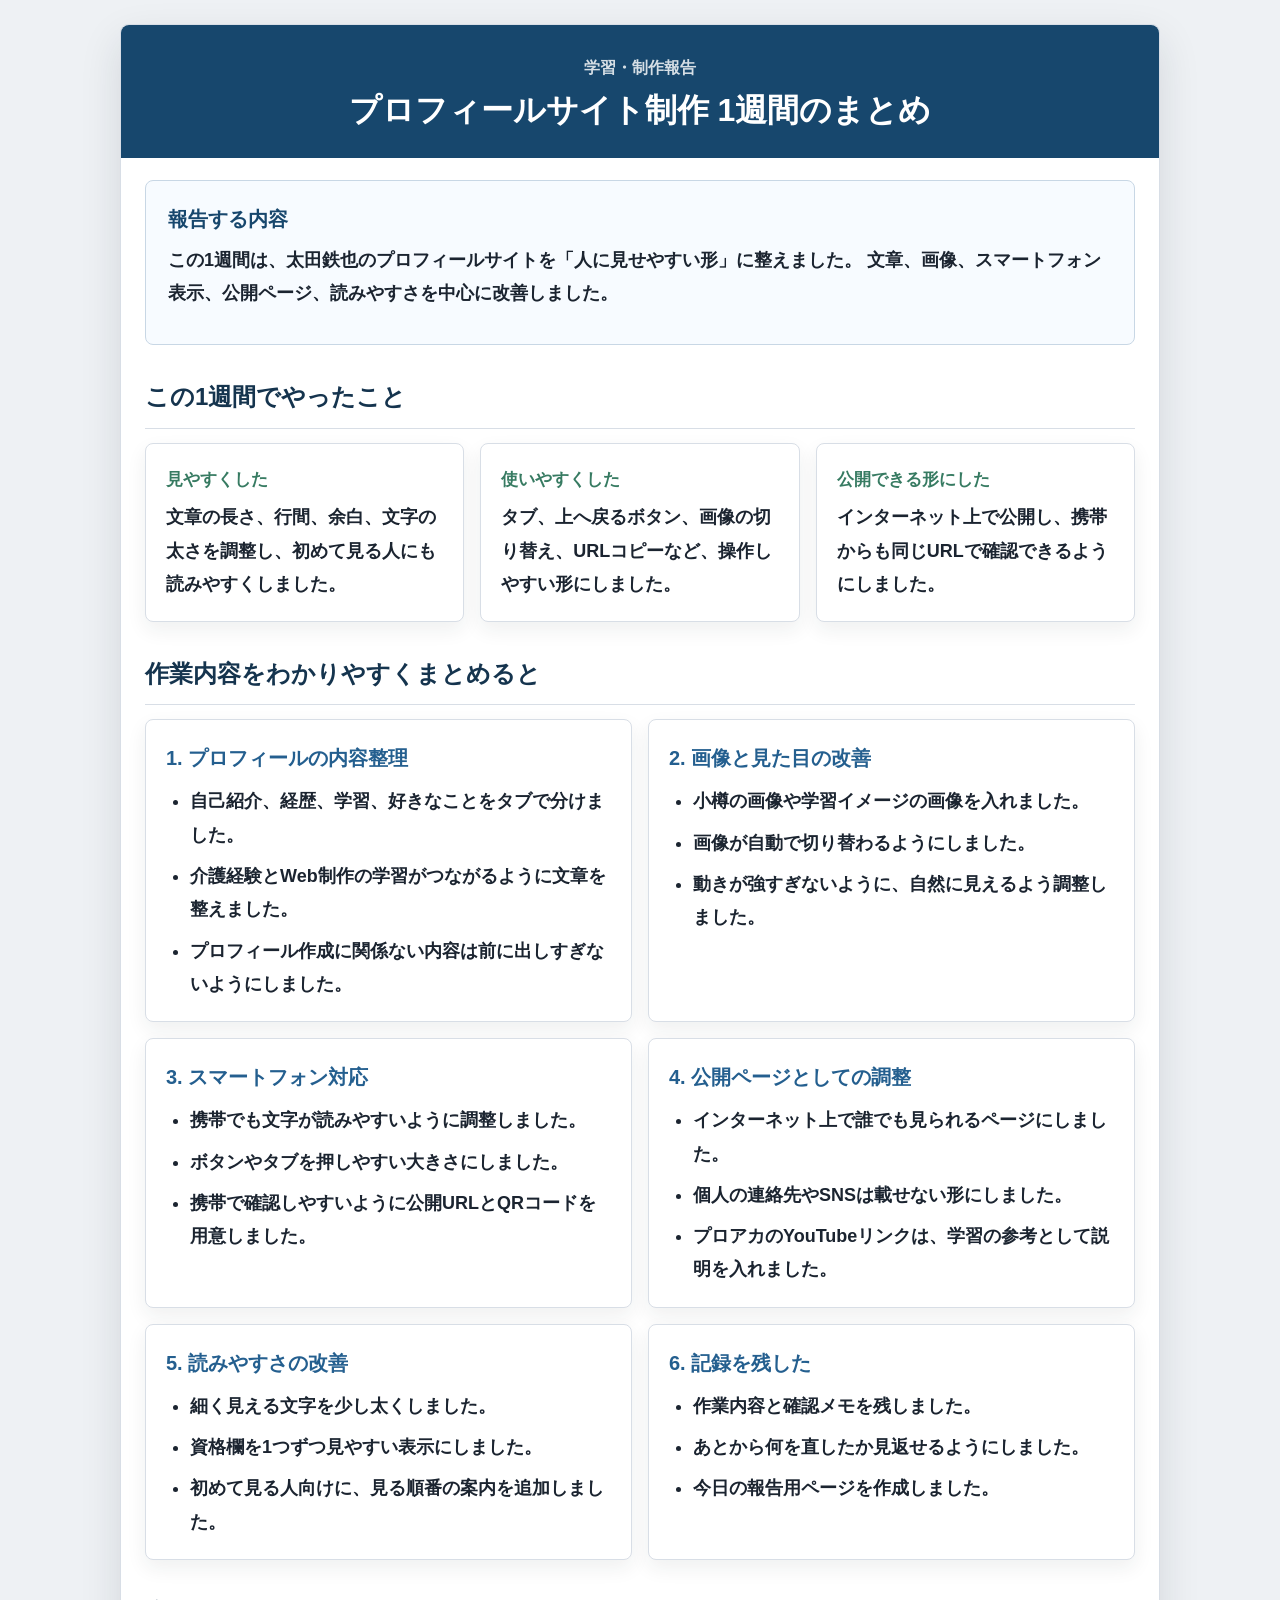
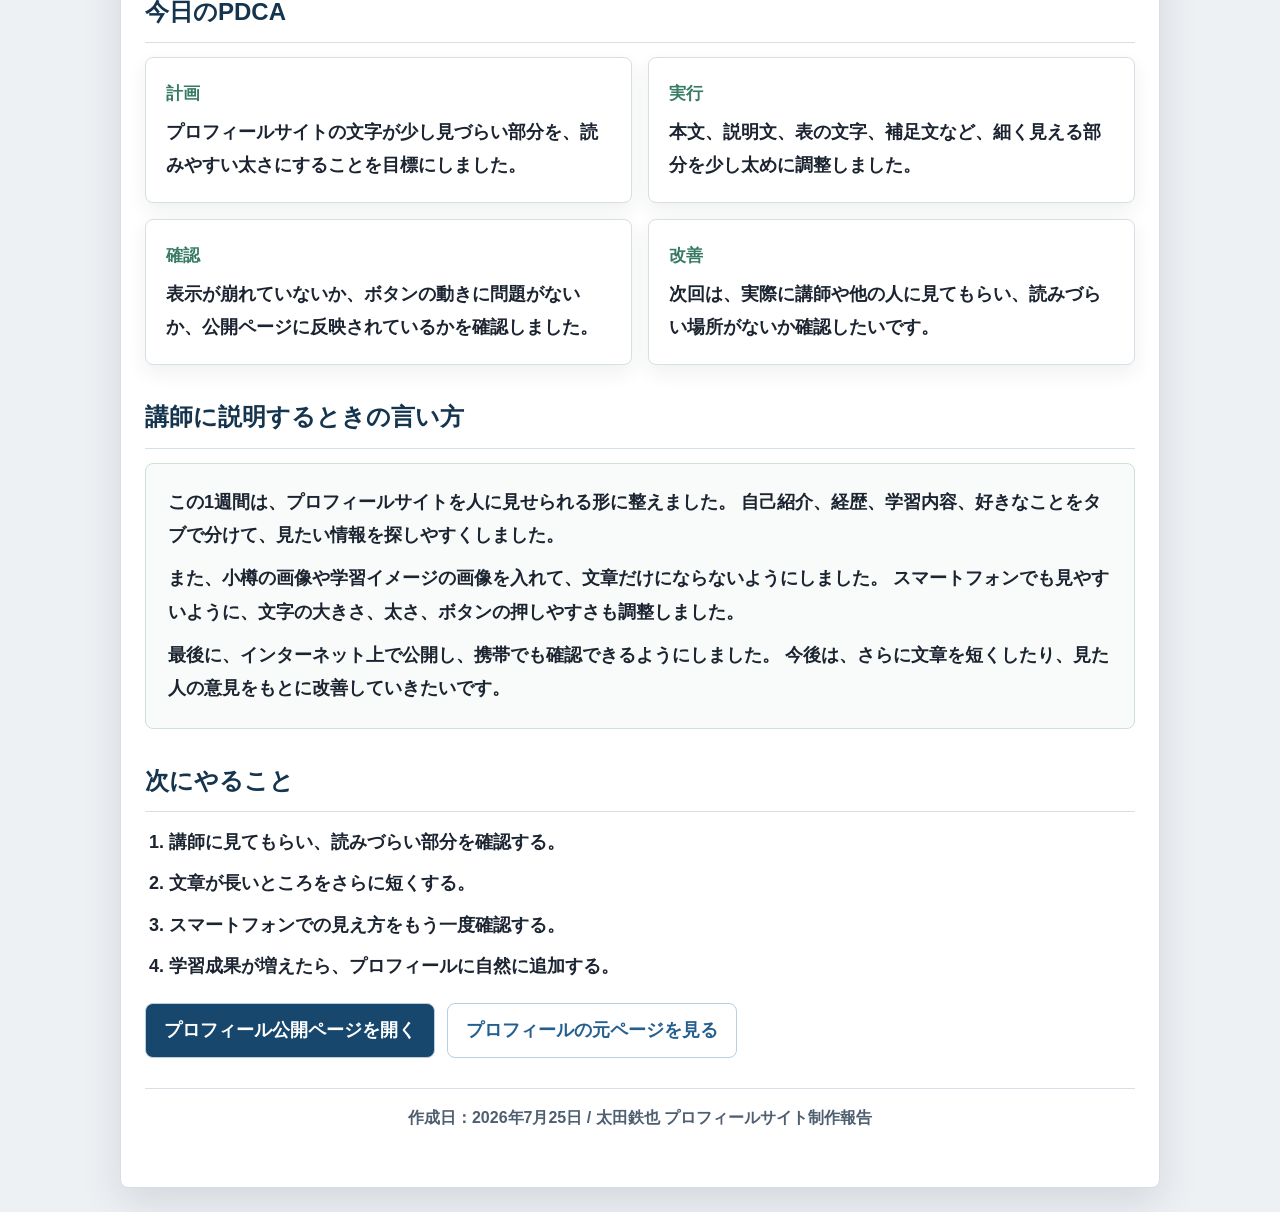
==== weekly-report.html @ 814a466c "Add weekly profile report page" ====
<!DOCTYPE html>
<html lang="ja">
<head>
  <meta charset="UTF-8">
  <meta name="viewport" content="width=device-width, initial-scale=1.0">
  <meta name="description" content="太田鉄也のプロフィールサイト制作について、今日のPDCAと1週間の作業内容をまとめた報告ページです。">
  <title>1週間の学習・制作報告</title>
  <style>
    * {
      box-sizing: border-box;
    }

    body {
      margin: 0;
      background: #eef1f4;
      color: #1b2430;
      font-family: "Hiragino Kaku Gothic ProN", "Yu Gothic", Meiryo, sans-serif;
      font-size: 18px;
      font-weight: 500;
      line-height: 1.85;
    }

    .page {
      max-width: 1040px;
      margin: 24px auto;
      padding: 0 24px 40px;
      border: 1px solid #d8dee6;
      border-radius: 8px;
      background: #fff;
      box-shadow: 0 16px 42px rgba(27, 36, 48, 0.12);
    }

    header {
      margin: 0 -24px;
      padding: 28px 24px 26px;
      border-radius: 8px 8px 0 0;
      background: #17476d;
      color: #fff;
      text-align: center;
    }

    header span {
      display: block;
      margin-bottom: 6px;
      color: rgba(255, 255, 255, 0.82);
      font-size: 16px;
      font-weight: 700;
    }

    h1 {
      margin: 0;
      font-size: 32px;
      line-height: 1.35;
    }

    h2 {
      margin: 0 0 14px;
      padding-bottom: 8px;
      border-bottom: 1px solid #d8dee6;
      color: #15344e;
      font-size: 24px;
    }

    h3 {
      margin: 0 0 8px;
      color: #245f8f;
      font-size: 20px;
    }

    p {
      margin: 0 0 14px;
      font-weight: 600;
    }

    a {
      color: #245f8f;
      font-weight: 700;
    }

    .lead {
      margin: 22px 0 0;
      padding: 20px 22px;
      border: 1px solid #c8d7e5;
      border-radius: 8px;
      background: #f7fbff;
    }

    .lead strong {
      display: block;
      margin-bottom: 6px;
      color: #17476d;
      font-size: 20px;
    }

    .section {
      margin-top: 30px;
    }

    .summary-grid,
    .pdca-grid,
    .week-grid {
      display: grid;
      gap: 16px;
    }

    .summary-grid {
      grid-template-columns: repeat(3, 1fr);
    }

    .pdca-grid,
    .week-grid {
      grid-template-columns: repeat(2, 1fr);
    }

    .card {
      padding: 20px;
      border: 1px solid #d8dee6;
      border-radius: 8px;
      background: #fff;
      box-shadow: 0 8px 20px rgba(27, 36, 48, 0.07);
    }

    .card strong {
      display: block;
      margin-bottom: 6px;
      color: #377b62;
      font-size: 17px;
    }

    .card p {
      margin: 0;
    }

    ul,
    ol {
      margin: 0;
      padding-left: 24px;
      font-weight: 600;
    }

    li + li {
      margin-top: 8px;
    }

    .talk-box {
      padding: 22px;
      border: 1px solid #cfe0d8;
      border-radius: 8px;
      background: #f8fbf9;
    }

    .talk-box p {
      margin-bottom: 10px;
    }

    .talk-box p:last-child {
      margin-bottom: 0;
    }

    .links {
      display: flex;
      flex-wrap: wrap;
      gap: 12px;
      margin-top: 20px;
    }

    .links a {
      display: inline-grid;
      min-height: 50px;
      padding: 10px 18px;
      place-items: center;
      border: 1px solid #b8cee1;
      border-radius: 8px;
      background: #17476d;
      color: #fff;
      text-decoration: none;
    }

    .links a + a {
      background: #fff;
      color: #245f8f;
    }

    footer {
      margin-top: 30px;
      padding-top: 14px;
      border-top: 1px solid #d8dee6;
      color: #4f5f70;
      font-size: 16px;
      font-weight: 600;
      text-align: center;
    }

    @media (max-width: 760px) {
      body {
        background: #fff;
        font-size: 17px;
      }

      .page {
        margin: 0;
        padding: 0 16px 32px;
        border: 0;
        border-radius: 0;
        box-shadow: none;
      }

      header {
        margin: 0 -16px;
        padding: 22px 16px 20px;
        border-radius: 0;
      }

      h1 {
        font-size: 25px;
      }

      h2 {
        font-size: 22px;
      }

      .summary-grid,
      .pdca-grid,
      .week-grid {
        grid-template-columns: 1fr;
      }

      .card,
      .lead,
      .talk-box {
        padding: 18px;
      }

      .links {
        display: grid;
      }

      .links a {
        width: 100%;
      }
    }
  </style>
</head>
<body>
  <main class="page">
    <header>
      <span>学習・制作報告</span>
      <h1>プロフィールサイト制作 1週間のまとめ</h1>
    </header>

    <section class="lead" aria-label="報告の概要">
      <strong>報告する内容</strong>
      <p>
        この1週間は、太田鉄也のプロフィールサイトを「人に見せやすい形」に整えました。
        文章、画像、スマートフォン表示、公開ページ、読みやすさを中心に改善しました。
      </p>
    </section>

    <section class="section" aria-label="一週間でできたこと">
      <h2>この1週間でやったこと</h2>
      <div class="summary-grid">
        <div class="card">
          <strong>見やすくした</strong>
          <p>文章の長さ、行間、余白、文字の太さを調整し、初めて見る人にも読みやすくしました。</p>
        </div>
        <div class="card">
          <strong>使いやすくした</strong>
          <p>タブ、上へ戻るボタン、画像の切り替え、URLコピーなど、操作しやすい形にしました。</p>
        </div>
        <div class="card">
          <strong>公開できる形にした</strong>
          <p>インターネット上で公開し、携帯からも同じURLで確認できるようにしました。</p>
        </div>
      </div>
    </section>

    <section class="section" aria-label="一週間の作業内容">
      <h2>作業内容をわかりやすくまとめると</h2>
      <div class="week-grid">
        <div class="card">
          <h3>1. プロフィールの内容整理</h3>
          <ul>
            <li>自己紹介、経歴、学習、好きなことをタブで分けました。</li>
            <li>介護経験とWeb制作の学習がつながるように文章を整えました。</li>
            <li>プロフィール作成に関係ない内容は前に出しすぎないようにしました。</li>
          </ul>
        </div>
        <div class="card">
          <h3>2. 画像と見た目の改善</h3>
          <ul>
            <li>小樽の画像や学習イメージの画像を入れました。</li>
            <li>画像が自動で切り替わるようにしました。</li>
            <li>動きが強すぎないように、自然に見えるよう調整しました。</li>
          </ul>
        </div>
        <div class="card">
          <h3>3. スマートフォン対応</h3>
          <ul>
            <li>携帯でも文字が読みやすいように調整しました。</li>
            <li>ボタンやタブを押しやすい大きさにしました。</li>
            <li>携帯で確認しやすいように公開URLとQRコードを用意しました。</li>
          </ul>
        </div>
        <div class="card">
          <h3>4. 公開ページとしての調整</h3>
          <ul>
            <li>インターネット上で誰でも見られるページにしました。</li>
            <li>個人の連絡先やSNSは載せない形にしました。</li>
            <li>プロアカのYouTubeリンクは、学習の参考として説明を入れました。</li>
          </ul>
        </div>
        <div class="card">
          <h3>5. 読みやすさの改善</h3>
          <ul>
            <li>細く見える文字を少し太くしました。</li>
            <li>資格欄を1つずつ見やすい表示にしました。</li>
            <li>初めて見る人向けに、見る順番の案内を追加しました。</li>
          </ul>
        </div>
        <div class="card">
          <h3>6. 記録を残した</h3>
          <ul>
            <li>作業内容と確認メモを残しました。</li>
            <li>あとから何を直したか見返せるようにしました。</li>
            <li>今日の報告用ページを作成しました。</li>
          </ul>
        </div>
      </div>
    </section>

    <section class="section" aria-label="今日のPDCA">
      <h2>今日のPDCA</h2>
      <div class="pdca-grid">
        <div class="card">
          <strong>計画</strong>
          <p>プロフィールサイトの文字が少し見づらい部分を、読みやすい太さにすることを目標にしました。</p>
        </div>
        <div class="card">
          <strong>実行</strong>
          <p>本文、説明文、表の文字、補足文など、細く見える部分を少し太めに調整しました。</p>
        </div>
        <div class="card">
          <strong>確認</strong>
          <p>表示が崩れていないか、ボタンの動きに問題がないか、公開ページに反映されているかを確認しました。</p>
        </div>
        <div class="card">
          <strong>改善</strong>
          <p>次回は、実際に講師や他の人に見てもらい、読みづらい場所がないか確認したいです。</p>
        </div>
      </div>
    </section>

    <section class="section" aria-label="講師への説明例">
      <h2>講師に説明するときの言い方</h2>
      <div class="talk-box">
        <p>
          この1週間は、プロフィールサイトを人に見せられる形に整えました。
          自己紹介、経歴、学習内容、好きなことをタブで分けて、見たい情報を探しやすくしました。
        </p>
        <p>
          また、小樽の画像や学習イメージの画像を入れて、文章だけにならないようにしました。
          スマートフォンでも見やすいように、文字の大きさ、太さ、ボタンの押しやすさも調整しました。
        </p>
        <p>
          最後に、インターネット上で公開し、携帯でも確認できるようにしました。
          今後は、さらに文章を短くしたり、見た人の意見をもとに改善していきたいです。
        </p>
      </div>
    </section>

    <section class="section" aria-label="次にやること">
      <h2>次にやること</h2>
      <ol>
        <li>講師に見てもらい、読みづらい部分を確認する。</li>
        <li>文章が長いところをさらに短くする。</li>
        <li>スマートフォンでの見え方をもう一度確認する。</li>
        <li>学習成果が増えたら、プロフィールに自然に追加する。</li>
      </ol>
      <div class="links">
        <a href="https://tetu5473.github.io/profile/" target="_blank" rel="noopener noreferrer">プロフィール公開ページを開く</a>
        <a href="index.html">プロフィールの元ページを見る</a>
      </div>
    </section>

    <footer>
      <p>作成日：2026年7月25日 / 太田鉄也 プロフィールサイト制作報告</p>
    </footer>
  </main>
</body>
</html>
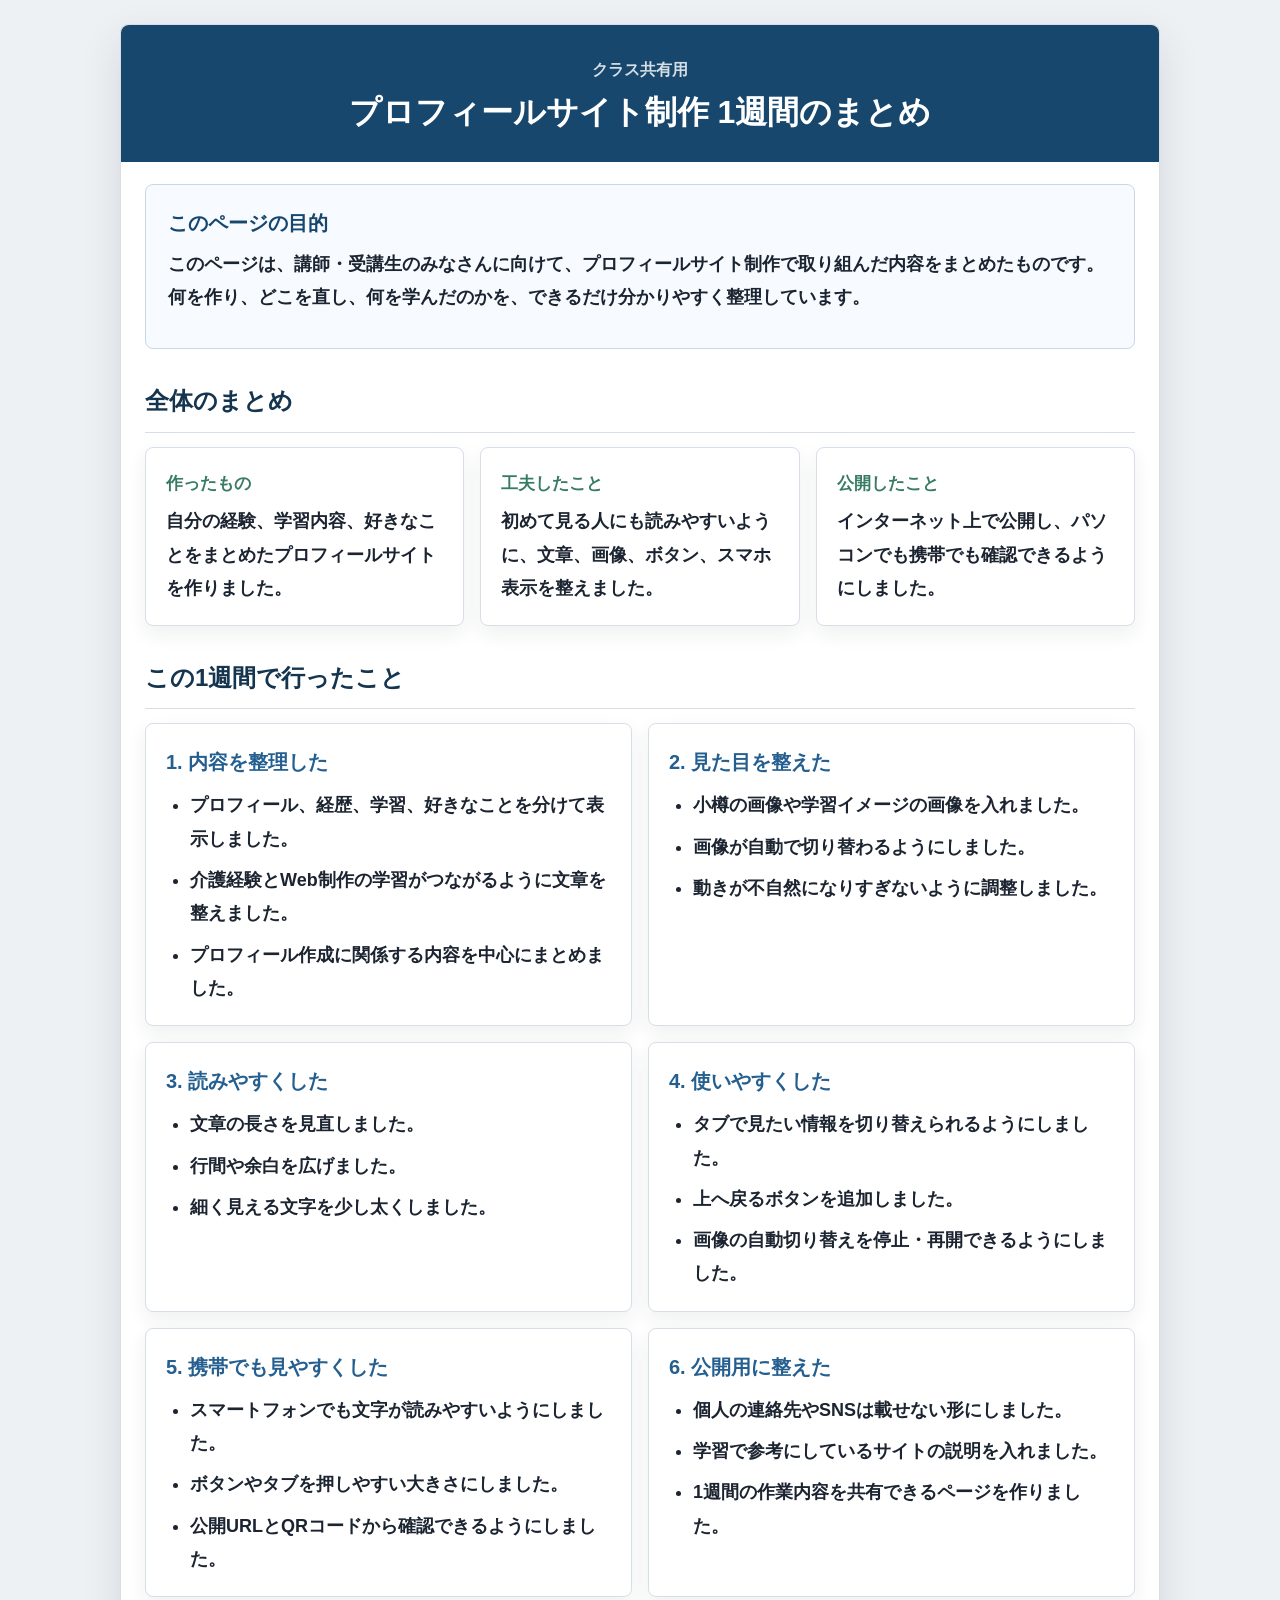
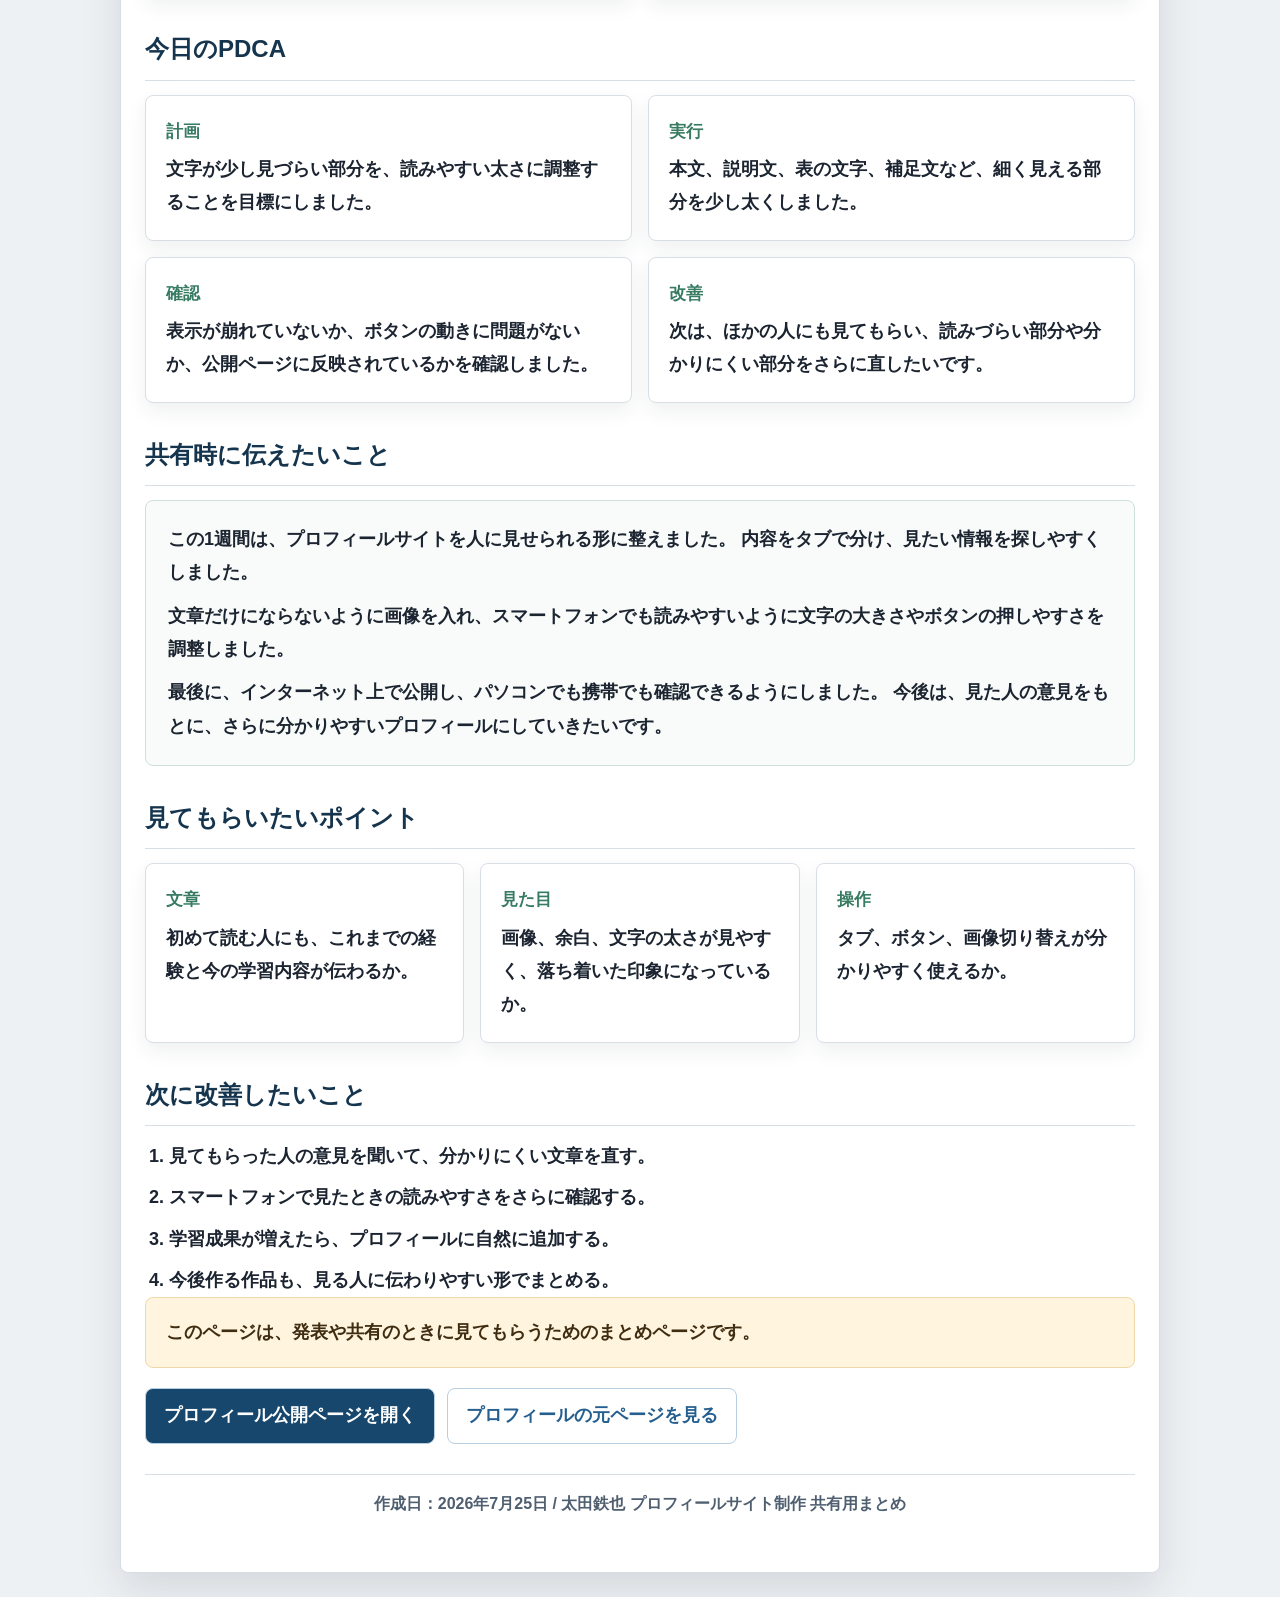
==== commit ea2c80dd: "Revise weekly report for class sharing" ====
--- a/weekly-report.html
+++ b/weekly-report.html
@@ -3,8 +3,8 @@
 <head>
   <meta charset="UTF-8">
   <meta name="viewport" content="width=device-width, initial-scale=1.0">
-  <meta name="description" content="太田鉄也のプロフィールサイト制作について、今日のPDCAと1週間の作業内容をまとめた報告ページです。">
-  <title>1週間の学習・制作報告</title>
+  <meta name="description" content="太田鉄也のプロフィールサイト制作について、クラス共有用に1週間の作業内容と今日のPDCAをまとめたページです。">
+  <title>プロフィールサイト制作 共有用まとめ</title>
   <style>
     * {
       box-sizing: border-box;
@@ -32,7 +32,7 @@
 
     header {
       margin: 0 -24px;
-      padding: 28px 24px 26px;
+      padding: 30px 24px 28px;
       border-radius: 8px 8px 0 0;
       background: #17476d;
       color: #fff;
@@ -98,17 +98,19 @@
 
     .summary-grid,
     .pdca-grid,
-    .week-grid {
+    .work-grid,
+    .share-grid {
       display: grid;
       gap: 16px;
     }
 
-    .summary-grid {
+    .summary-grid,
+    .share-grid {
       grid-template-columns: repeat(3, 1fr);
     }
 
     .pdca-grid,
-    .week-grid {
+    .work-grid {
       grid-template-columns: repeat(2, 1fr);
     }
 
@@ -155,6 +157,15 @@
 
     .talk-box p:last-child {
       margin-bottom: 0;
+    }
+
+    .note {
+      padding: 18px 20px;
+      border: 1px solid #efd8a8;
+      border-radius: 8px;
+      background: #fff4dd;
+      color: #3f2d12;
+      font-weight: 700;
     }
 
     .links {
@@ -221,13 +232,15 @@
 
       .summary-grid,
       .pdca-grid,
-      .week-grid {
+      .work-grid,
+      .share-grid {
         grid-template-columns: 1fr;
       }
 
       .card,
       .lead,
-      .talk-box {
+      .talk-box,
+      .note {
         padding: 18px;
       }
 
@@ -244,85 +257,85 @@
 <body>
   <main class="page">
     <header>
-      <span>学習・制作報告</span>
+      <span>クラス共有用</span>
       <h1>プロフィールサイト制作 1週間のまとめ</h1>
     </header>
 
-    <section class="lead" aria-label="報告の概要">
-      <strong>報告する内容</strong>
+    <section class="lead" aria-label="共有する内容">
+      <strong>このページの目的</strong>
       <p>
-        この1週間は、太田鉄也のプロフィールサイトを「人に見せやすい形」に整えました。
-        文章、画像、スマートフォン表示、公開ページ、読みやすさを中心に改善しました。
+        このページは、講師・受講生のみなさんに向けて、プロフィールサイト制作で取り組んだ内容をまとめたものです。
+        何を作り、どこを直し、何を学んだのかを、できるだけ分かりやすく整理しています。
       </p>
     </section>
 
-    <section class="section" aria-label="一週間でできたこと">
-      <h2>この1週間でやったこと</h2>
+    <section class="section" aria-label="全体のまとめ">
+      <h2>全体のまとめ</h2>
       <div class="summary-grid">
         <div class="card">
-          <strong>見やすくした</strong>
-          <p>文章の長さ、行間、余白、文字の太さを調整し、初めて見る人にも読みやすくしました。</p>
-        </div>
-        <div class="card">
-          <strong>使いやすくした</strong>
-          <p>タブ、上へ戻るボタン、画像の切り替え、URLコピーなど、操作しやすい形にしました。</p>
-        </div>
-        <div class="card">
-          <strong>公開できる形にした</strong>
-          <p>インターネット上で公開し、携帯からも同じURLで確認できるようにしました。</p>
+          <strong>作ったもの</strong>
+          <p>自分の経験、学習内容、好きなことをまとめたプロフィールサイトを作りました。</p>
+        </div>
+        <div class="card">
+          <strong>工夫したこと</strong>
+          <p>初めて見る人にも読みやすいように、文章、画像、ボタン、スマホ表示を整えました。</p>
+        </div>
+        <div class="card">
+          <strong>公開したこと</strong>
+          <p>インターネット上で公開し、パソコンでも携帯でも確認できるようにしました。</p>
         </div>
       </div>
     </section>
 
     <section class="section" aria-label="一週間の作業内容">
-      <h2>作業内容をわかりやすくまとめると</h2>
-      <div class="week-grid">
-        <div class="card">
-          <h3>1. プロフィールの内容整理</h3>
-          <ul>
-            <li>自己紹介、経歴、学習、好きなことをタブで分けました。</li>
+      <h2>この1週間で行ったこと</h2>
+      <div class="work-grid">
+        <div class="card">
+          <h3>1. 内容を整理した</h3>
+          <ul>
+            <li>プロフィール、経歴、学習、好きなことを分けて表示しました。</li>
             <li>介護経験とWeb制作の学習がつながるように文章を整えました。</li>
-            <li>プロフィール作成に関係ない内容は前に出しすぎないようにしました。</li>
-          </ul>
-        </div>
-        <div class="card">
-          <h3>2. 画像と見た目の改善</h3>
+            <li>プロフィール作成に関係する内容を中心にまとめました。</li>
+          </ul>
+        </div>
+        <div class="card">
+          <h3>2. 見た目を整えた</h3>
           <ul>
             <li>小樽の画像や学習イメージの画像を入れました。</li>
             <li>画像が自動で切り替わるようにしました。</li>
-            <li>動きが強すぎないように、自然に見えるよう調整しました。</li>
-          </ul>
-        </div>
-        <div class="card">
-          <h3>3. スマートフォン対応</h3>
-          <ul>
-            <li>携帯でも文字が読みやすいように調整しました。</li>
+            <li>動きが不自然になりすぎないように調整しました。</li>
+          </ul>
+        </div>
+        <div class="card">
+          <h3>3. 読みやすくした</h3>
+          <ul>
+            <li>文章の長さを見直しました。</li>
+            <li>行間や余白を広げました。</li>
+            <li>細く見える文字を少し太くしました。</li>
+          </ul>
+        </div>
+        <div class="card">
+          <h3>4. 使いやすくした</h3>
+          <ul>
+            <li>タブで見たい情報を切り替えられるようにしました。</li>
+            <li>上へ戻るボタンを追加しました。</li>
+            <li>画像の自動切り替えを停止・再開できるようにしました。</li>
+          </ul>
+        </div>
+        <div class="card">
+          <h3>5. 携帯でも見やすくした</h3>
+          <ul>
+            <li>スマートフォンでも文字が読みやすいようにしました。</li>
             <li>ボタンやタブを押しやすい大きさにしました。</li>
-            <li>携帯で確認しやすいように公開URLとQRコードを用意しました。</li>
-          </ul>
-        </div>
-        <div class="card">
-          <h3>4. 公開ページとしての調整</h3>
-          <ul>
-            <li>インターネット上で誰でも見られるページにしました。</li>
+            <li>公開URLとQRコードから確認できるようにしました。</li>
+          </ul>
+        </div>
+        <div class="card">
+          <h3>6. 公開用に整えた</h3>
+          <ul>
             <li>個人の連絡先やSNSは載せない形にしました。</li>
-            <li>プロアカのYouTubeリンクは、学習の参考として説明を入れました。</li>
-          </ul>
-        </div>
-        <div class="card">
-          <h3>5. 読みやすさの改善</h3>
-          <ul>
-            <li>細く見える文字を少し太くしました。</li>
-            <li>資格欄を1つずつ見やすい表示にしました。</li>
-            <li>初めて見る人向けに、見る順番の案内を追加しました。</li>
-          </ul>
-        </div>
-        <div class="card">
-          <h3>6. 記録を残した</h3>
-          <ul>
-            <li>作業内容と確認メモを残しました。</li>
-            <li>あとから何を直したか見返せるようにしました。</li>
-            <li>今日の報告用ページを作成しました。</li>
+            <li>学習で参考にしているサイトの説明を入れました。</li>
+            <li>1週間の作業内容を共有できるページを作りました。</li>
           </ul>
         </div>
       </div>
@@ -333,11 +346,11 @@
       <div class="pdca-grid">
         <div class="card">
           <strong>計画</strong>
-          <p>プロフィールサイトの文字が少し見づらい部分を、読みやすい太さにすることを目標にしました。</p>
+          <p>文字が少し見づらい部分を、読みやすい太さに調整することを目標にしました。</p>
         </div>
         <div class="card">
           <strong>実行</strong>
-          <p>本文、説明文、表の文字、補足文など、細く見える部分を少し太めに調整しました。</p>
+          <p>本文、説明文、表の文字、補足文など、細く見える部分を少し太くしました。</p>
         </div>
         <div class="card">
           <strong>確認</strong>
@@ -345,37 +358,57 @@
         </div>
         <div class="card">
           <strong>改善</strong>
-          <p>次回は、実際に講師や他の人に見てもらい、読みづらい場所がないか確認したいです。</p>
-        </div>
-      </div>
-    </section>
-
-    <section class="section" aria-label="講師への説明例">
-      <h2>講師に説明するときの言い方</h2>
+          <p>次は、ほかの人にも見てもらい、読みづらい部分や分かりにくい部分をさらに直したいです。</p>
+        </div>
+      </div>
+    </section>
+
+    <section class="section" aria-label="共有時に伝えたいこと">
+      <h2>共有時に伝えたいこと</h2>
       <div class="talk-box">
         <p>
           この1週間は、プロフィールサイトを人に見せられる形に整えました。
-          自己紹介、経歴、学習内容、好きなことをタブで分けて、見たい情報を探しやすくしました。
+          内容をタブで分け、見たい情報を探しやすくしました。
         </p>
         <p>
-          また、小樽の画像や学習イメージの画像を入れて、文章だけにならないようにしました。
-          スマートフォンでも見やすいように、文字の大きさ、太さ、ボタンの押しやすさも調整しました。
+          文章だけにならないように画像を入れ、スマートフォンでも読みやすいように文字の大きさやボタンの押しやすさを調整しました。
         </p>
         <p>
-          最後に、インターネット上で公開し、携帯でも確認できるようにしました。
-          今後は、さらに文章を短くしたり、見た人の意見をもとに改善していきたいです。
+          最後に、インターネット上で公開し、パソコンでも携帯でも確認できるようにしました。
+          今後は、見た人の意見をもとに、さらに分かりやすいプロフィールにしていきたいです。
         </p>
       </div>
     </section>
 
-    <section class="section" aria-label="次にやること">
-      <h2>次にやること</h2>
+    <section class="section" aria-label="見てもらいたいポイント">
+      <h2>見てもらいたいポイント</h2>
+      <div class="share-grid">
+        <div class="card">
+          <strong>文章</strong>
+          <p>初めて読む人にも、これまでの経験と今の学習内容が伝わるか。</p>
+        </div>
+        <div class="card">
+          <strong>見た目</strong>
+          <p>画像、余白、文字の太さが見やすく、落ち着いた印象になっているか。</p>
+        </div>
+        <div class="card">
+          <strong>操作</strong>
+          <p>タブ、ボタン、画像切り替えが分かりやすく使えるか。</p>
+        </div>
+      </div>
+    </section>
+
+    <section class="section" aria-label="次に改善したいこと">
+      <h2>次に改善したいこと</h2>
       <ol>
-        <li>講師に見てもらい、読みづらい部分を確認する。</li>
-        <li>文章が長いところをさらに短くする。</li>
-        <li>スマートフォンでの見え方をもう一度確認する。</li>
+        <li>見てもらった人の意見を聞いて、分かりにくい文章を直す。</li>
+        <li>スマートフォンで見たときの読みやすさをさらに確認する。</li>
         <li>学習成果が増えたら、プロフィールに自然に追加する。</li>
+        <li>今後作る作品も、見る人に伝わりやすい形でまとめる。</li>
       </ol>
+      <p class="note">
+        このページは、発表や共有のときに見てもらうためのまとめページです。
+      </p>
       <div class="links">
         <a href="https://tetu5473.github.io/profile/" target="_blank" rel="noopener noreferrer">プロフィール公開ページを開く</a>
         <a href="index.html">プロフィールの元ページを見る</a>
@@ -383,7 +416,7 @@
     </section>
 
     <footer>
-      <p>作成日：2026年7月25日 / 太田鉄也 プロフィールサイト制作報告</p>
+      <p>作成日：2026年7月25日 / 太田鉄也 プロフィールサイト制作 共有用まとめ</p>
     </footer>
   </main>
 </body>
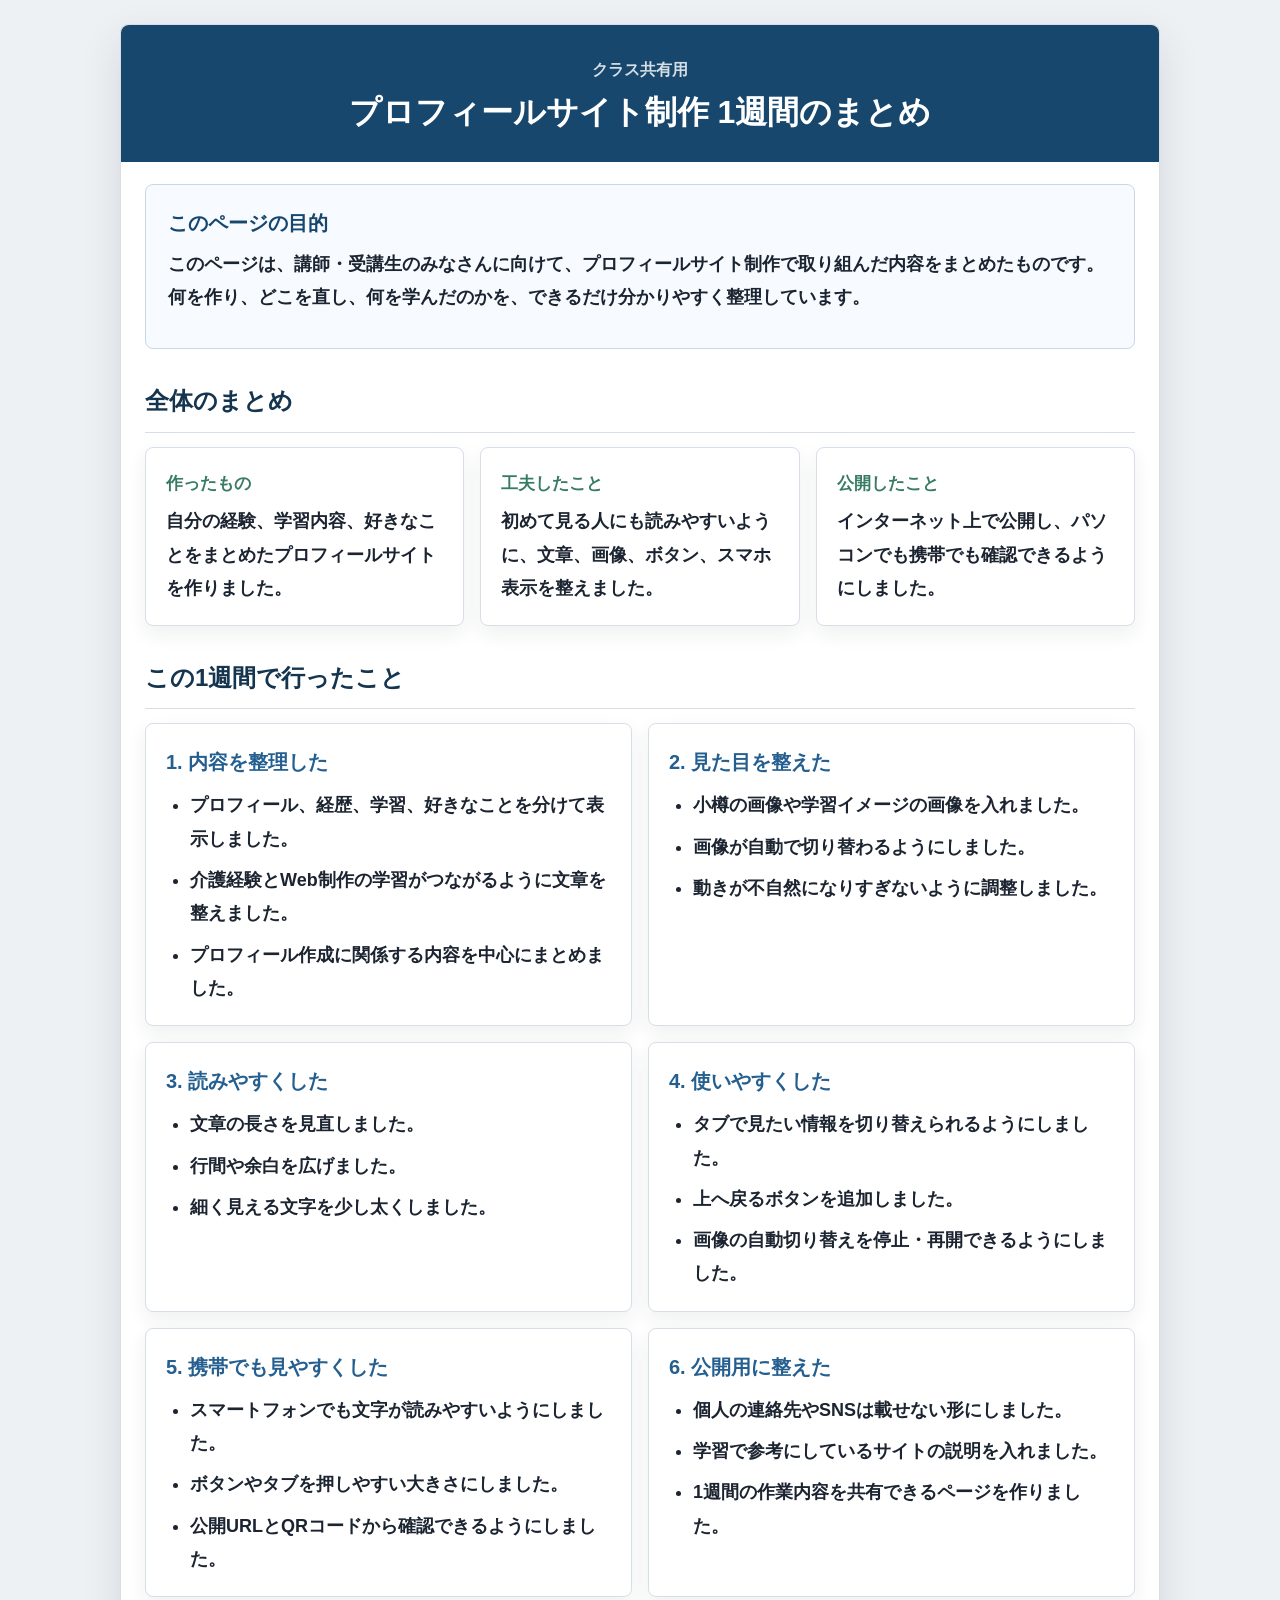
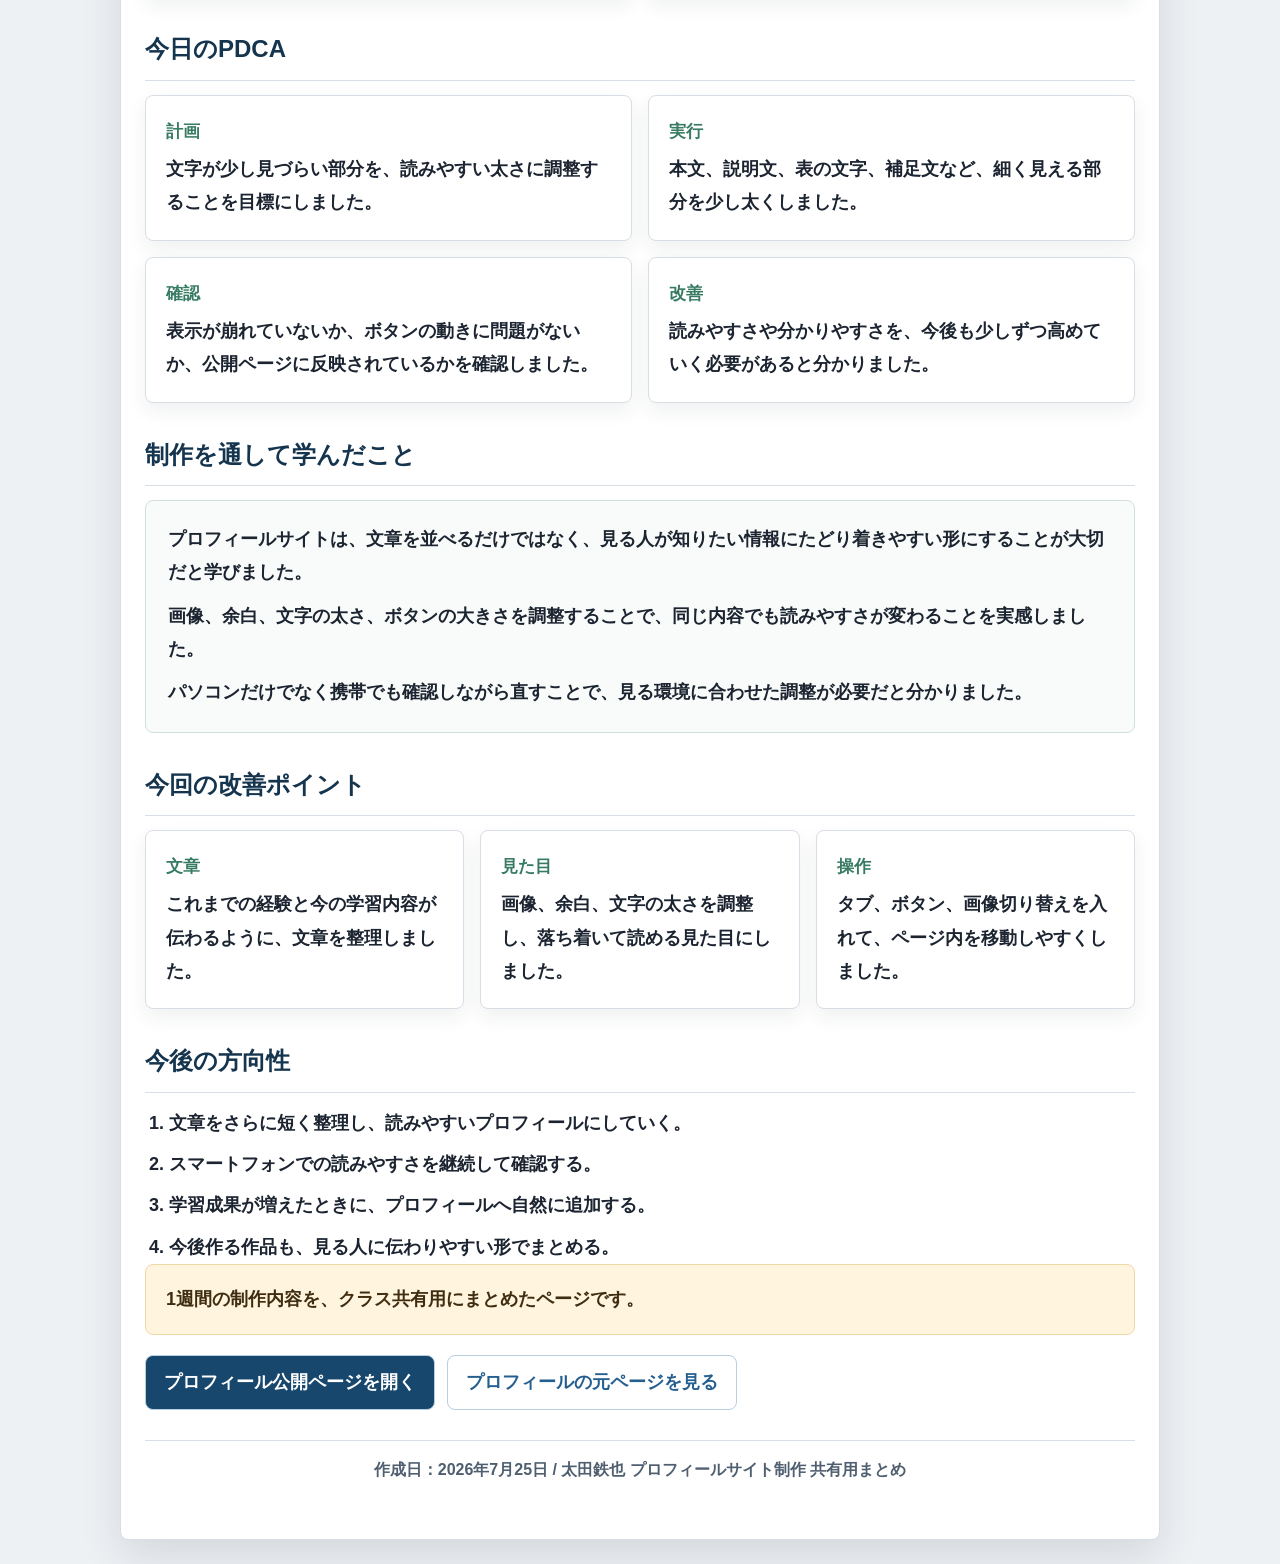
==== commit dfb1c069: "Refine shared report wording" ====
--- a/weekly-report.html
+++ b/weekly-report.html
@@ -358,56 +358,54 @@
         </div>
         <div class="card">
           <strong>改善</strong>
-          <p>次は、ほかの人にも見てもらい、読みづらい部分や分かりにくい部分をさらに直したいです。</p>
-        </div>
-      </div>
-    </section>
-
-    <section class="section" aria-label="共有時に伝えたいこと">
-      <h2>共有時に伝えたいこと</h2>
+          <p>読みやすさや分かりやすさを、今後も少しずつ高めていく必要があると分かりました。</p>
+        </div>
+      </div>
+    </section>
+
+    <section class="section" aria-label="制作を通して学んだこと">
+      <h2>制作を通して学んだこと</h2>
       <div class="talk-box">
         <p>
-          この1週間は、プロフィールサイトを人に見せられる形に整えました。
-          内容をタブで分け、見たい情報を探しやすくしました。
+          プロフィールサイトは、文章を並べるだけではなく、見る人が知りたい情報にたどり着きやすい形にすることが大切だと学びました。
         </p>
         <p>
-          文章だけにならないように画像を入れ、スマートフォンでも読みやすいように文字の大きさやボタンの押しやすさを調整しました。
+          画像、余白、文字の太さ、ボタンの大きさを調整することで、同じ内容でも読みやすさが変わることを実感しました。
         </p>
         <p>
-          最後に、インターネット上で公開し、パソコンでも携帯でも確認できるようにしました。
-          今後は、見た人の意見をもとに、さらに分かりやすいプロフィールにしていきたいです。
+          パソコンだけでなく携帯でも確認しながら直すことで、見る環境に合わせた調整が必要だと分かりました。
         </p>
       </div>
     </section>
 
-    <section class="section" aria-label="見てもらいたいポイント">
-      <h2>見てもらいたいポイント</h2>
+    <section class="section" aria-label="今回の改善ポイント">
+      <h2>今回の改善ポイント</h2>
       <div class="share-grid">
         <div class="card">
           <strong>文章</strong>
-          <p>初めて読む人にも、これまでの経験と今の学習内容が伝わるか。</p>
+          <p>これまでの経験と今の学習内容が伝わるように、文章を整理しました。</p>
         </div>
         <div class="card">
           <strong>見た目</strong>
-          <p>画像、余白、文字の太さが見やすく、落ち着いた印象になっているか。</p>
+          <p>画像、余白、文字の太さを調整し、落ち着いて読める見た目にしました。</p>
         </div>
         <div class="card">
           <strong>操作</strong>
-          <p>タブ、ボタン、画像切り替えが分かりやすく使えるか。</p>
-        </div>
-      </div>
-    </section>
-
-    <section class="section" aria-label="次に改善したいこと">
-      <h2>次に改善したいこと</h2>
+          <p>タブ、ボタン、画像切り替えを入れて、ページ内を移動しやすくしました。</p>
+        </div>
+      </div>
+    </section>
+
+    <section class="section" aria-label="今後の方向性">
+      <h2>今後の方向性</h2>
       <ol>
-        <li>見てもらった人の意見を聞いて、分かりにくい文章を直す。</li>
-        <li>スマートフォンで見たときの読みやすさをさらに確認する。</li>
-        <li>学習成果が増えたら、プロフィールに自然に追加する。</li>
+        <li>文章をさらに短く整理し、読みやすいプロフィールにしていく。</li>
+        <li>スマートフォンでの読みやすさを継続して確認する。</li>
+        <li>学習成果が増えたときに、プロフィールへ自然に追加する。</li>
         <li>今後作る作品も、見る人に伝わりやすい形でまとめる。</li>
       </ol>
       <p class="note">
-        このページは、発表や共有のときに見てもらうためのまとめページです。
+        1週間の制作内容を、クラス共有用にまとめたページです。
       </p>
       <div class="links">
         <a href="https://tetu5473.github.io/profile/" target="_blank" rel="noopener noreferrer">プロフィール公開ページを開く</a>
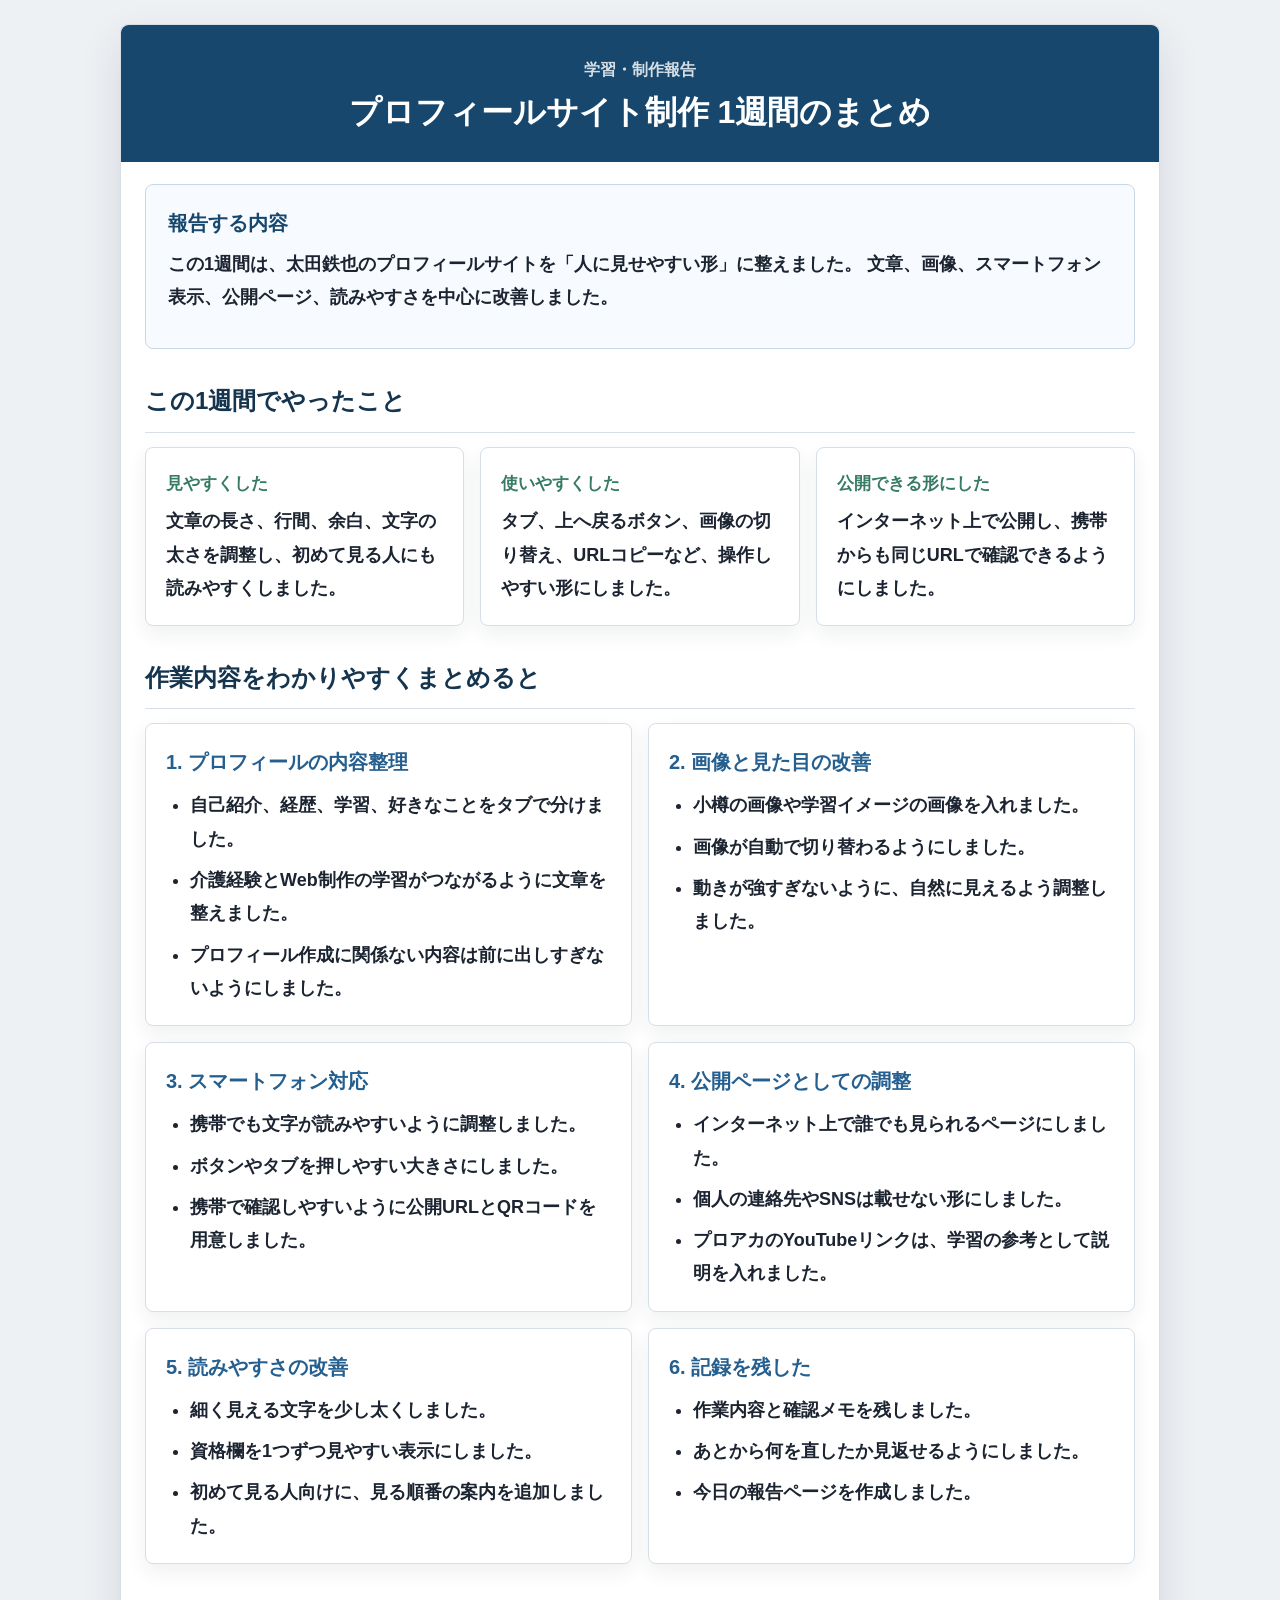
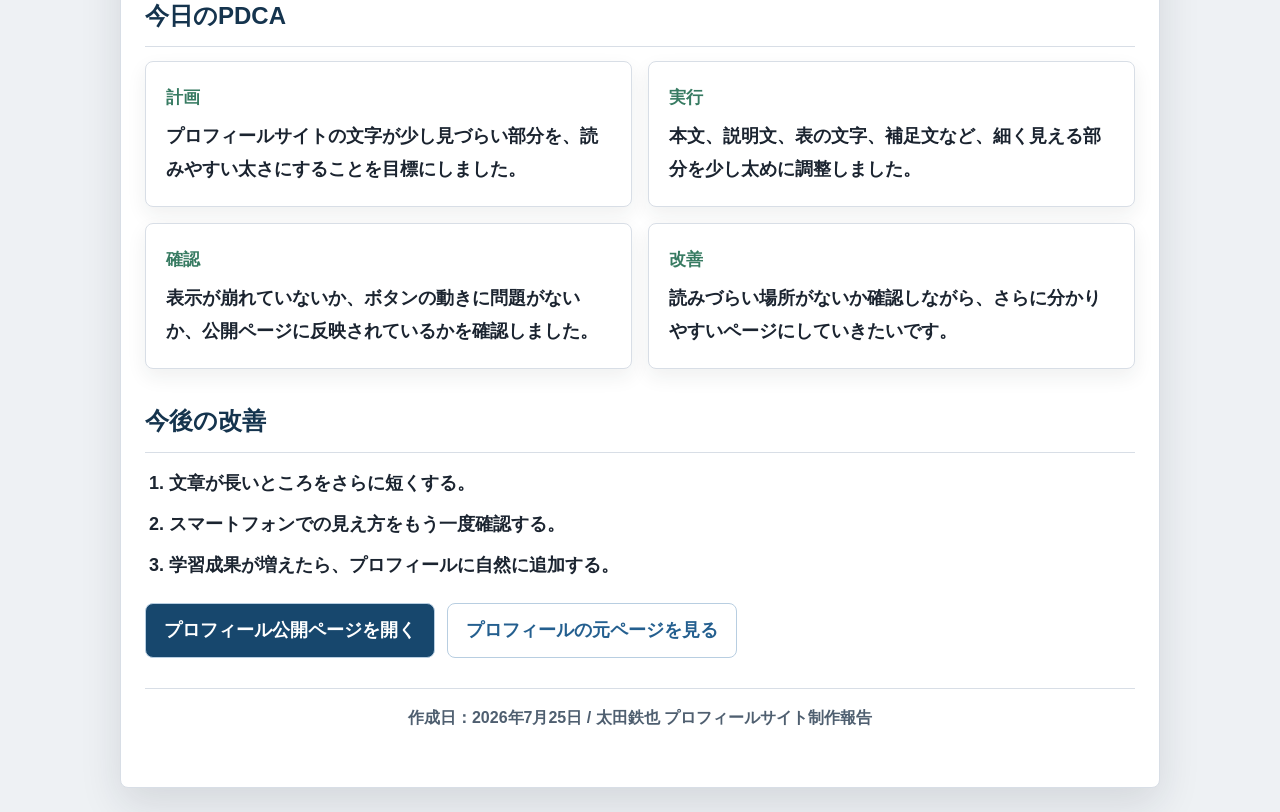
==== commit fac61f72: "Restore weekly report wording" ====
--- a/weekly-report.html
+++ b/weekly-report.html
@@ -3,8 +3,8 @@
 <head>
   <meta charset="UTF-8">
   <meta name="viewport" content="width=device-width, initial-scale=1.0">
-  <meta name="description" content="太田鉄也のプロフィールサイト制作について、クラス共有用に1週間の作業内容と今日のPDCAをまとめたページです。">
-  <title>プロフィールサイト制作 共有用まとめ</title>
+  <meta name="description" content="太田鉄也のプロフィールサイト制作について、今日のPDCAと1週間の作業内容をまとめた報告ページです。">
+  <title>1週間の学習・制作報告</title>
   <style>
     * {
       box-sizing: border-box;
@@ -98,19 +98,17 @@
 
     .summary-grid,
     .pdca-grid,
-    .work-grid,
-    .share-grid {
+    .week-grid {
       display: grid;
       gap: 16px;
     }
 
-    .summary-grid,
-    .share-grid {
+    .summary-grid {
       grid-template-columns: repeat(3, 1fr);
     }
 
     .pdca-grid,
-    .work-grid {
+    .week-grid {
       grid-template-columns: repeat(2, 1fr);
     }
 
@@ -157,15 +155,6 @@
 
     .talk-box p:last-child {
       margin-bottom: 0;
-    }
-
-    .note {
-      padding: 18px 20px;
-      border: 1px solid #efd8a8;
-      border-radius: 8px;
-      background: #fff4dd;
-      color: #3f2d12;
-      font-weight: 700;
     }
 
     .links {
@@ -232,15 +221,13 @@
 
       .summary-grid,
       .pdca-grid,
-      .work-grid,
-      .share-grid {
+      .week-grid {
         grid-template-columns: 1fr;
       }
 
       .card,
       .lead,
-      .talk-box,
-      .note {
+      .talk-box {
         padding: 18px;
       }
 
@@ -257,85 +244,85 @@
 <body>
   <main class="page">
     <header>
-      <span>クラス共有用</span>
+      <span>学習・制作報告</span>
       <h1>プロフィールサイト制作 1週間のまとめ</h1>
     </header>
 
-    <section class="lead" aria-label="共有する内容">
-      <strong>このページの目的</strong>
+    <section class="lead" aria-label="報告の概要">
+      <strong>報告する内容</strong>
       <p>
-        このページは、講師・受講生のみなさんに向けて、プロフィールサイト制作で取り組んだ内容をまとめたものです。
-        何を作り、どこを直し、何を学んだのかを、できるだけ分かりやすく整理しています。
+        この1週間は、太田鉄也のプロフィールサイトを「人に見せやすい形」に整えました。
+        文章、画像、スマートフォン表示、公開ページ、読みやすさを中心に改善しました。
       </p>
     </section>
 
-    <section class="section" aria-label="全体のまとめ">
-      <h2>全体のまとめ</h2>
+    <section class="section" aria-label="一週間でできたこと">
+      <h2>この1週間でやったこと</h2>
       <div class="summary-grid">
         <div class="card">
-          <strong>作ったもの</strong>
-          <p>自分の経験、学習内容、好きなことをまとめたプロフィールサイトを作りました。</p>
-        </div>
-        <div class="card">
-          <strong>工夫したこと</strong>
-          <p>初めて見る人にも読みやすいように、文章、画像、ボタン、スマホ表示を整えました。</p>
-        </div>
-        <div class="card">
-          <strong>公開したこと</strong>
-          <p>インターネット上で公開し、パソコンでも携帯でも確認できるようにしました。</p>
+          <strong>見やすくした</strong>
+          <p>文章の長さ、行間、余白、文字の太さを調整し、初めて見る人にも読みやすくしました。</p>
+        </div>
+        <div class="card">
+          <strong>使いやすくした</strong>
+          <p>タブ、上へ戻るボタン、画像の切り替え、URLコピーなど、操作しやすい形にしました。</p>
+        </div>
+        <div class="card">
+          <strong>公開できる形にした</strong>
+          <p>インターネット上で公開し、携帯からも同じURLで確認できるようにしました。</p>
         </div>
       </div>
     </section>
 
     <section class="section" aria-label="一週間の作業内容">
-      <h2>この1週間で行ったこと</h2>
-      <div class="work-grid">
-        <div class="card">
-          <h3>1. 内容を整理した</h3>
-          <ul>
-            <li>プロフィール、経歴、学習、好きなことを分けて表示しました。</li>
+      <h2>作業内容をわかりやすくまとめると</h2>
+      <div class="week-grid">
+        <div class="card">
+          <h3>1. プロフィールの内容整理</h3>
+          <ul>
+            <li>自己紹介、経歴、学習、好きなことをタブで分けました。</li>
             <li>介護経験とWeb制作の学習がつながるように文章を整えました。</li>
-            <li>プロフィール作成に関係する内容を中心にまとめました。</li>
-          </ul>
-        </div>
-        <div class="card">
-          <h3>2. 見た目を整えた</h3>
+            <li>プロフィール作成に関係ない内容は前に出しすぎないようにしました。</li>
+          </ul>
+        </div>
+        <div class="card">
+          <h3>2. 画像と見た目の改善</h3>
           <ul>
             <li>小樽の画像や学習イメージの画像を入れました。</li>
             <li>画像が自動で切り替わるようにしました。</li>
-            <li>動きが不自然になりすぎないように調整しました。</li>
-          </ul>
-        </div>
-        <div class="card">
-          <h3>3. 読みやすくした</h3>
-          <ul>
-            <li>文章の長さを見直しました。</li>
-            <li>行間や余白を広げました。</li>
+            <li>動きが強すぎないように、自然に見えるよう調整しました。</li>
+          </ul>
+        </div>
+        <div class="card">
+          <h3>3. スマートフォン対応</h3>
+          <ul>
+            <li>携帯でも文字が読みやすいように調整しました。</li>
+            <li>ボタンやタブを押しやすい大きさにしました。</li>
+            <li>携帯で確認しやすいように公開URLとQRコードを用意しました。</li>
+          </ul>
+        </div>
+        <div class="card">
+          <h3>4. 公開ページとしての調整</h3>
+          <ul>
+            <li>インターネット上で誰でも見られるページにしました。</li>
+            <li>個人の連絡先やSNSは載せない形にしました。</li>
+            <li>プロアカのYouTubeリンクは、学習の参考として説明を入れました。</li>
+          </ul>
+        </div>
+        <div class="card">
+          <h3>5. 読みやすさの改善</h3>
+          <ul>
             <li>細く見える文字を少し太くしました。</li>
-          </ul>
-        </div>
-        <div class="card">
-          <h3>4. 使いやすくした</h3>
-          <ul>
-            <li>タブで見たい情報を切り替えられるようにしました。</li>
-            <li>上へ戻るボタンを追加しました。</li>
-            <li>画像の自動切り替えを停止・再開できるようにしました。</li>
-          </ul>
-        </div>
-        <div class="card">
-          <h3>5. 携帯でも見やすくした</h3>
-          <ul>
-            <li>スマートフォンでも文字が読みやすいようにしました。</li>
-            <li>ボタンやタブを押しやすい大きさにしました。</li>
-            <li>公開URLとQRコードから確認できるようにしました。</li>
-          </ul>
-        </div>
-        <div class="card">
-          <h3>6. 公開用に整えた</h3>
-          <ul>
-            <li>個人の連絡先やSNSは載せない形にしました。</li>
-            <li>学習で参考にしているサイトの説明を入れました。</li>
-            <li>1週間の作業内容を共有できるページを作りました。</li>
+            <li>資格欄を1つずつ見やすい表示にしました。</li>
+            <li>初めて見る人向けに、見る順番の案内を追加しました。</li>
+          </ul>
+        </div>
+        <div class="card">
+          <h3>6. 記録を残した</h3>
+          <ul>
+            <li>作業内容と確認メモを残しました。</li>
+            <li>あとから何を直したか見返せるようにしました。</li>
+            <li>今日の報告ページを作成しました。</li>
           </ul>
         </div>
       </div>
@@ -346,11 +333,11 @@
       <div class="pdca-grid">
         <div class="card">
           <strong>計画</strong>
-          <p>文字が少し見づらい部分を、読みやすい太さに調整することを目標にしました。</p>
+          <p>プロフィールサイトの文字が少し見づらい部分を、読みやすい太さにすることを目標にしました。</p>
         </div>
         <div class="card">
           <strong>実行</strong>
-          <p>本文、説明文、表の文字、補足文など、細く見える部分を少し太くしました。</p>
+          <p>本文、説明文、表の文字、補足文など、細く見える部分を少し太めに調整しました。</p>
         </div>
         <div class="card">
           <strong>確認</strong>
@@ -358,55 +345,18 @@
         </div>
         <div class="card">
           <strong>改善</strong>
-          <p>読みやすさや分かりやすさを、今後も少しずつ高めていく必要があると分かりました。</p>
+          <p>読みづらい場所がないか確認しながら、さらに分かりやすいページにしていきたいです。</p>
         </div>
       </div>
     </section>
 
-    <section class="section" aria-label="制作を通して学んだこと">
-      <h2>制作を通して学んだこと</h2>
-      <div class="talk-box">
-        <p>
-          プロフィールサイトは、文章を並べるだけではなく、見る人が知りたい情報にたどり着きやすい形にすることが大切だと学びました。
-        </p>
-        <p>
-          画像、余白、文字の太さ、ボタンの大きさを調整することで、同じ内容でも読みやすさが変わることを実感しました。
-        </p>
-        <p>
-          パソコンだけでなく携帯でも確認しながら直すことで、見る環境に合わせた調整が必要だと分かりました。
-        </p>
-      </div>
-    </section>
-
-    <section class="section" aria-label="今回の改善ポイント">
-      <h2>今回の改善ポイント</h2>
-      <div class="share-grid">
-        <div class="card">
-          <strong>文章</strong>
-          <p>これまでの経験と今の学習内容が伝わるように、文章を整理しました。</p>
-        </div>
-        <div class="card">
-          <strong>見た目</strong>
-          <p>画像、余白、文字の太さを調整し、落ち着いて読める見た目にしました。</p>
-        </div>
-        <div class="card">
-          <strong>操作</strong>
-          <p>タブ、ボタン、画像切り替えを入れて、ページ内を移動しやすくしました。</p>
-        </div>
-      </div>
-    </section>
-
-    <section class="section" aria-label="今後の方向性">
-      <h2>今後の方向性</h2>
+    <section class="section" aria-label="今後の改善">
+      <h2>今後の改善</h2>
       <ol>
-        <li>文章をさらに短く整理し、読みやすいプロフィールにしていく。</li>
-        <li>スマートフォンでの読みやすさを継続して確認する。</li>
-        <li>学習成果が増えたときに、プロフィールへ自然に追加する。</li>
-        <li>今後作る作品も、見る人に伝わりやすい形でまとめる。</li>
+        <li>文章が長いところをさらに短くする。</li>
+        <li>スマートフォンでの見え方をもう一度確認する。</li>
+        <li>学習成果が増えたら、プロフィールに自然に追加する。</li>
       </ol>
-      <p class="note">
-        1週間の制作内容を、クラス共有用にまとめたページです。
-      </p>
       <div class="links">
         <a href="https://tetu5473.github.io/profile/" target="_blank" rel="noopener noreferrer">プロフィール公開ページを開く</a>
         <a href="index.html">プロフィールの元ページを見る</a>
@@ -414,7 +364,7 @@
     </section>
 
     <footer>
-      <p>作成日：2026年7月25日 / 太田鉄也 プロフィールサイト制作 共有用まとめ</p>
+      <p>作成日：2026年7月25日 / 太田鉄也 プロフィールサイト制作報告</p>
     </footer>
   </main>
 </body>
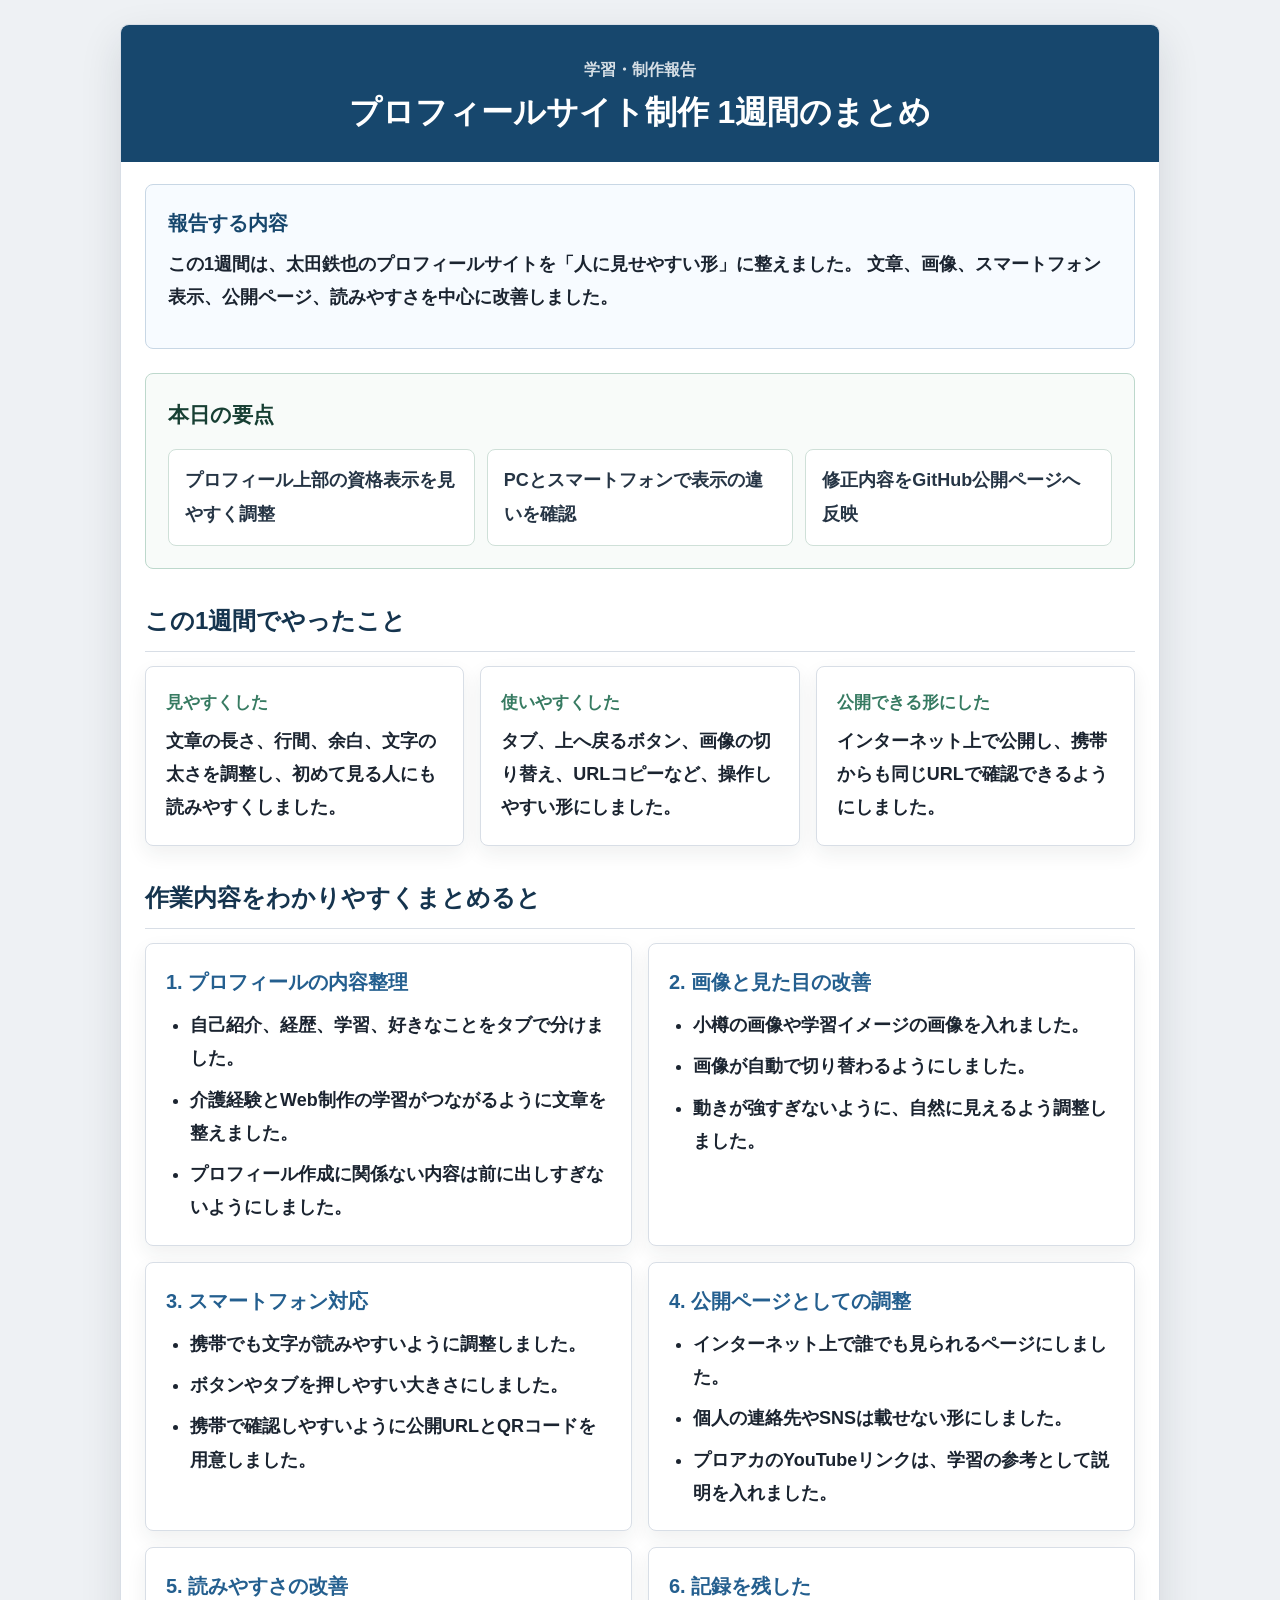
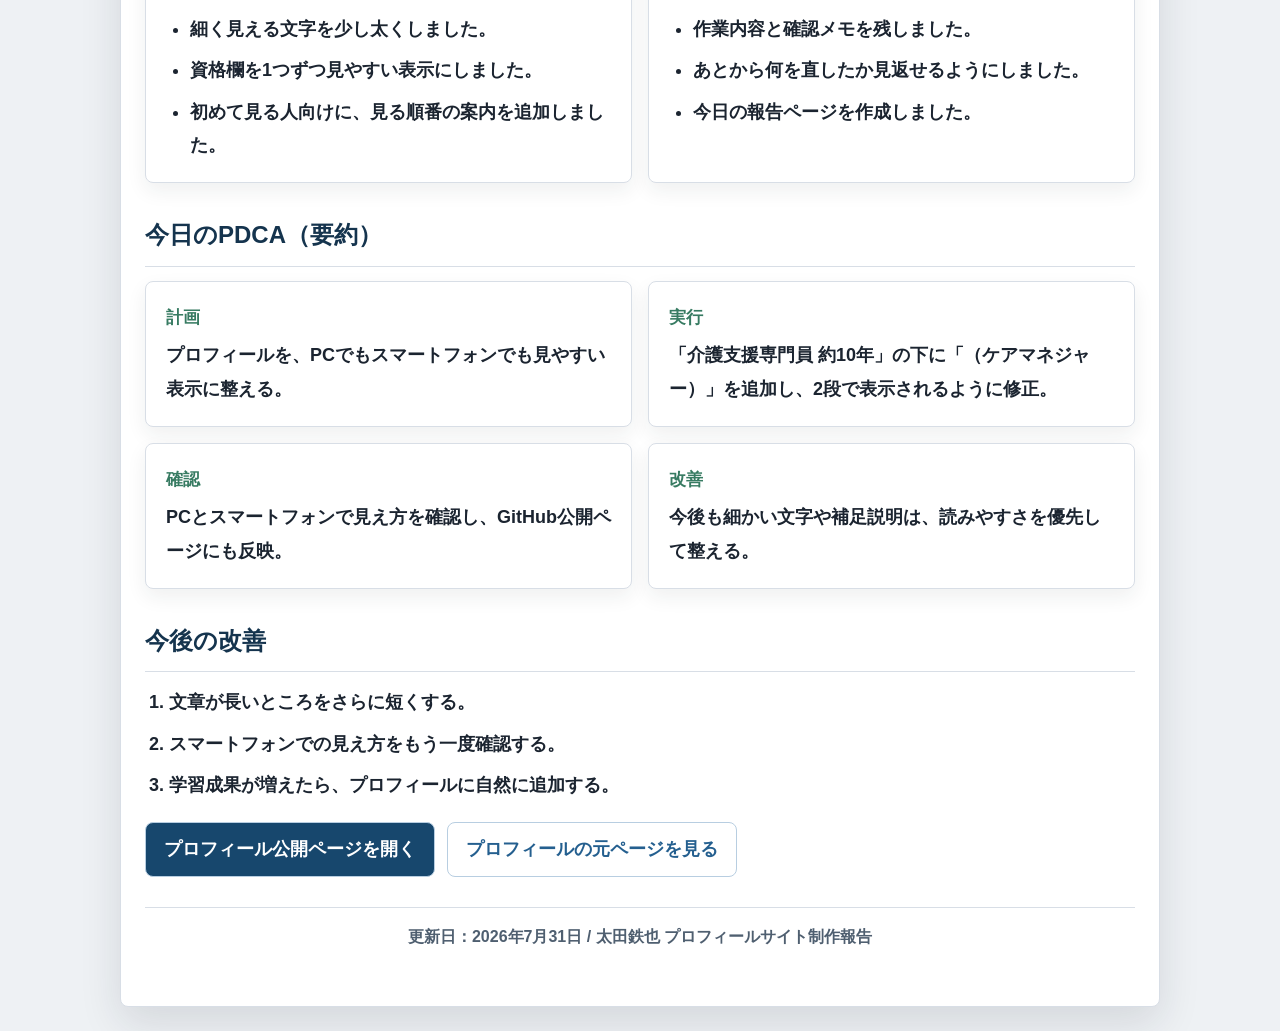
==== commit 45d5c777: "Add concise daily PDCA report" ====
--- a/weekly-report.html
+++ b/weekly-report.html
@@ -96,6 +96,39 @@
       margin-top: 30px;
     }
 
+    .today-summary {
+      display: grid;
+      gap: 14px;
+      margin-top: 24px;
+      padding: 22px;
+      border: 1px solid #bdd8cc;
+      border-radius: 8px;
+      background: #f8fbf9;
+    }
+
+    .today-summary strong {
+      color: #173f33;
+      font-size: 21px;
+    }
+
+    .today-summary ul {
+      display: grid;
+      grid-template-columns: repeat(3, 1fr);
+      gap: 12px;
+      padding: 0;
+      list-style: none;
+    }
+
+    .today-summary li {
+      margin: 0;
+      padding: 14px 16px;
+      border: 1px solid #cfe0d8;
+      border-radius: 8px;
+      background: #fff;
+      color: #263545;
+      font-weight: 700;
+    }
+
     .summary-grid,
     .pdca-grid,
     .week-grid {
@@ -221,12 +254,14 @@
 
       .summary-grid,
       .pdca-grid,
-      .week-grid {
+      .week-grid,
+      .today-summary ul {
         grid-template-columns: 1fr;
       }
 
       .card,
       .lead,
+      .today-summary,
       .talk-box {
         padding: 18px;
       }
@@ -256,6 +291,15 @@
       </p>
     </section>
 
+    <section class="today-summary" aria-label="本日の要点">
+      <strong>本日の要点</strong>
+      <ul>
+        <li>プロフィール上部の資格表示を見やすく調整</li>
+        <li>PCとスマートフォンで表示の違いを確認</li>
+        <li>修正内容をGitHub公開ページへ反映</li>
+      </ul>
+    </section>
+
     <section class="section" aria-label="一週間でできたこと">
       <h2>この1週間でやったこと</h2>
       <div class="summary-grid">
@@ -329,23 +373,23 @@
     </section>
 
     <section class="section" aria-label="今日のPDCA">
-      <h2>今日のPDCA</h2>
+      <h2>今日のPDCA（要約）</h2>
       <div class="pdca-grid">
         <div class="card">
           <strong>計画</strong>
-          <p>プロフィールサイトの文字が少し見づらい部分を、読みやすい太さにすることを目標にしました。</p>
+          <p>プロフィールを、PCでもスマートフォンでも見やすい表示に整える。</p>
         </div>
         <div class="card">
           <strong>実行</strong>
-          <p>本文、説明文、表の文字、補足文など、細く見える部分を少し太めに調整しました。</p>
+          <p>「介護支援専門員 約10年」の下に「（ケアマネジャー）」を追加し、2段で表示されるように修正。</p>
         </div>
         <div class="card">
           <strong>確認</strong>
-          <p>表示が崩れていないか、ボタンの動きに問題がないか、公開ページに反映されているかを確認しました。</p>
+          <p>PCとスマートフォンで見え方を確認し、GitHub公開ページにも反映。</p>
         </div>
         <div class="card">
           <strong>改善</strong>
-          <p>読みづらい場所がないか確認しながら、さらに分かりやすいページにしていきたいです。</p>
+          <p>今後も細かい文字や補足説明は、読みやすさを優先して整える。</p>
         </div>
       </div>
     </section>
@@ -364,7 +408,7 @@
     </section>
 
     <footer>
-      <p>作成日：2026年7月25日 / 太田鉄也 プロフィールサイト制作報告</p>
+      <p>更新日：2026年7月31日 / 太田鉄也 プロフィールサイト制作報告</p>
     </footer>
   </main>
 </body>
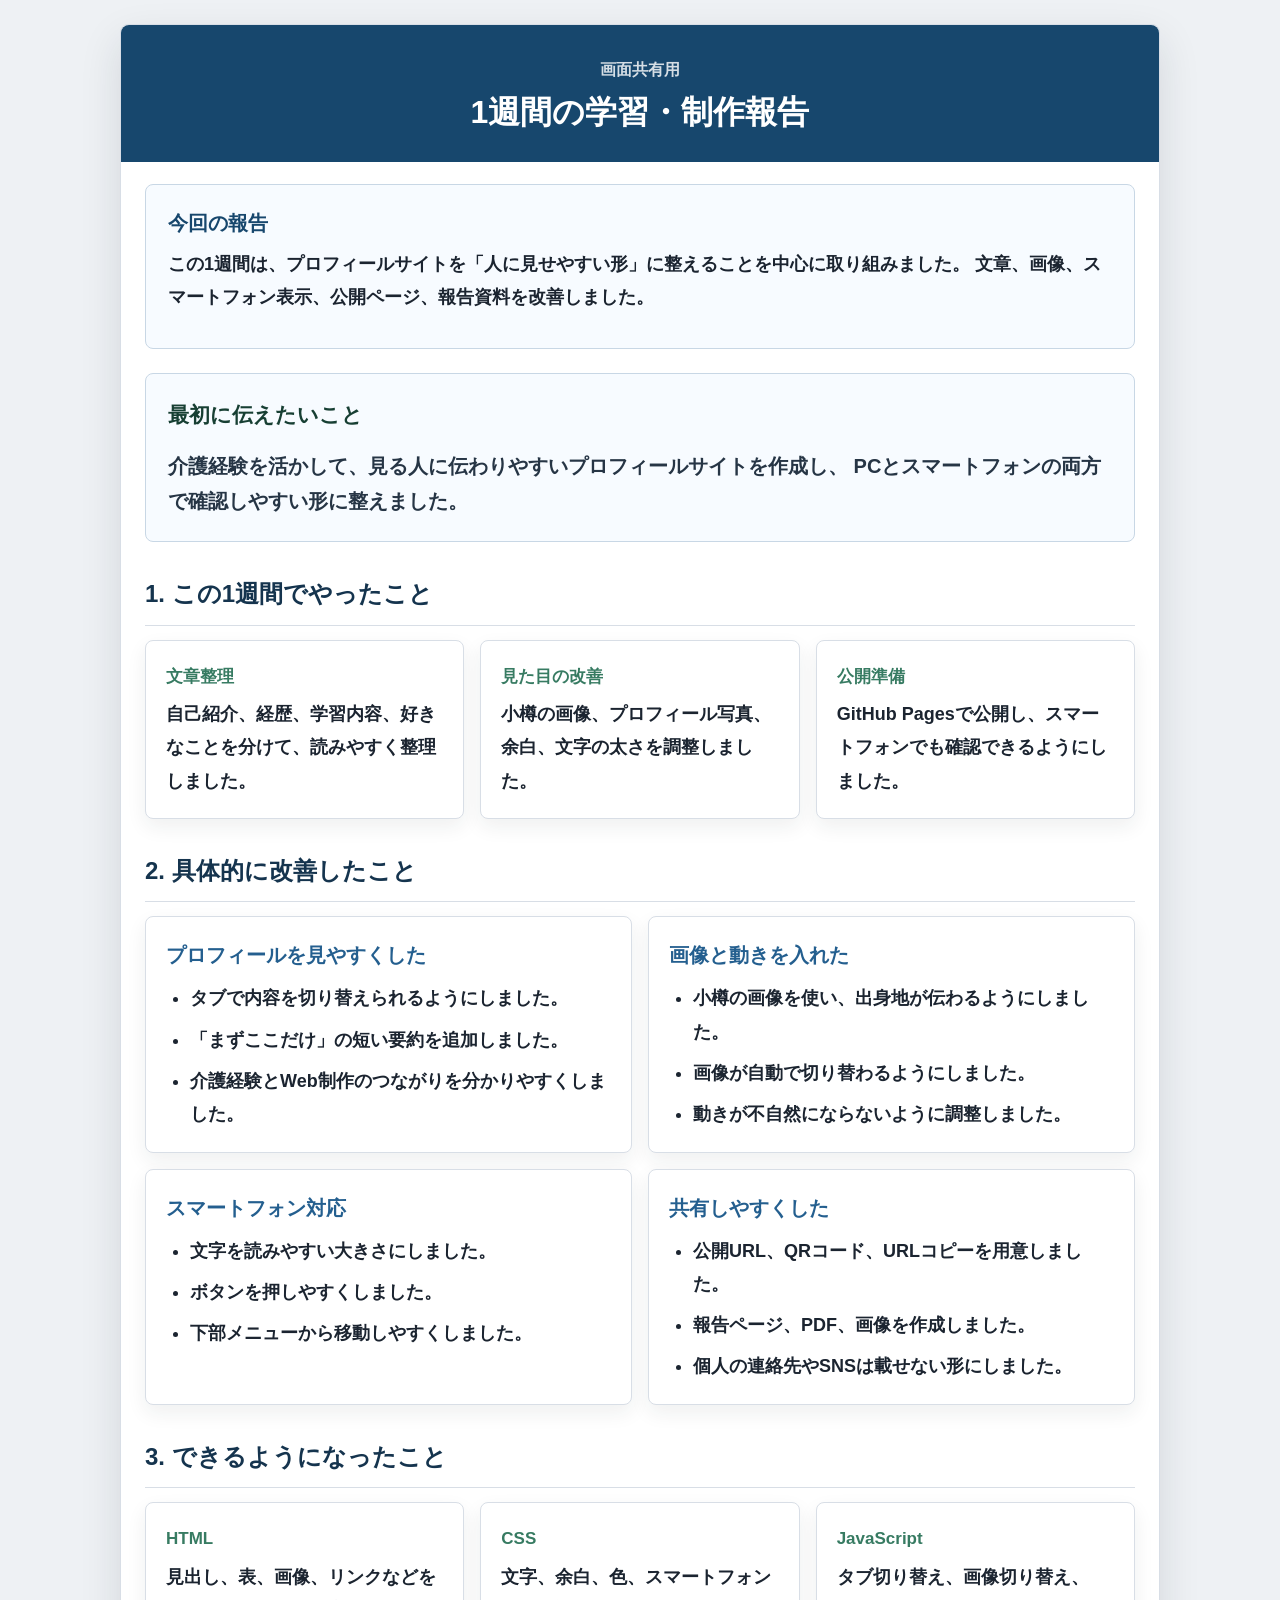
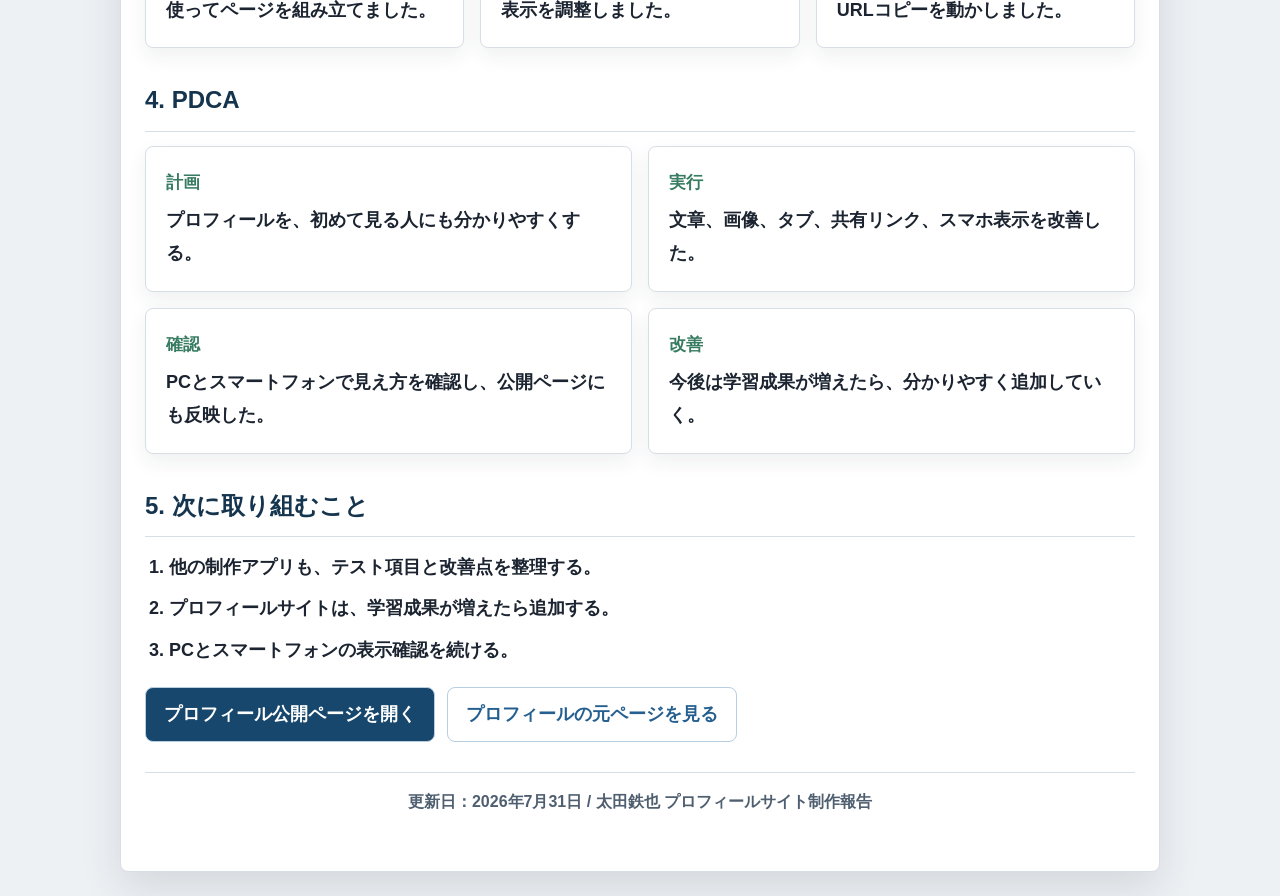
==== commit f33e3fc3: "Simplify weekly report for presentation" ====
--- a/weekly-report.html
+++ b/weekly-report.html
@@ -96,6 +96,7 @@
       margin-top: 30px;
     }
 
+    .talk-summary,
     .today-summary {
       display: grid;
       gap: 14px;
@@ -106,9 +107,23 @@
       background: #f8fbf9;
     }
 
+    .talk-summary {
+      border-color: #c8d7e5;
+      background: #f7fbff;
+    }
+
+    .talk-summary strong,
     .today-summary strong {
       color: #173f33;
       font-size: 21px;
+    }
+
+    .talk-summary p {
+      margin: 0;
+      color: #263545;
+      font-size: 20px;
+      font-weight: 700;
+      line-height: 1.75;
     }
 
     .today-summary ul {
@@ -261,6 +276,7 @@
 
       .card,
       .lead,
+      .talk-summary,
       .today-summary,
       .talk-box {
         padding: 18px;
@@ -279,127 +295,128 @@
 <body>
   <main class="page">
     <header>
-      <span>学習・制作報告</span>
-      <h1>プロフィールサイト制作 1週間のまとめ</h1>
+      <span>画面共有用</span>
+      <h1>1週間の学習・制作報告</h1>
     </header>
 
     <section class="lead" aria-label="報告の概要">
-      <strong>報告する内容</strong>
+      <strong>今回の報告</strong>
       <p>
-        この1週間は、太田鉄也のプロフィールサイトを「人に見せやすい形」に整えました。
-        文章、画像、スマートフォン表示、公開ページ、読みやすさを中心に改善しました。
+        この1週間は、プロフィールサイトを「人に見せやすい形」に整えることを中心に取り組みました。
+        文章、画像、スマートフォン表示、公開ページ、報告資料を改善しました。
       </p>
     </section>
 
-    <section class="today-summary" aria-label="本日の要点">
-      <strong>本日の要点</strong>
-      <ul>
-        <li>プロフィール上部の資格表示を見やすく調整</li>
-        <li>PCとスマートフォンで表示の違いを確認</li>
-        <li>修正内容をGitHub公開ページへ反映</li>
-      </ul>
+    <section class="talk-summary" aria-label="最初に伝えること">
+      <strong>最初に伝えたいこと</strong>
+      <p>
+        介護経験を活かして、見る人に伝わりやすいプロフィールサイトを作成し、
+        PCとスマートフォンの両方で確認しやすい形に整えました。
+      </p>
     </section>
 
     <section class="section" aria-label="一週間でできたこと">
-      <h2>この1週間でやったこと</h2>
+      <h2>1. この1週間でやったこと</h2>
       <div class="summary-grid">
         <div class="card">
-          <strong>見やすくした</strong>
-          <p>文章の長さ、行間、余白、文字の太さを調整し、初めて見る人にも読みやすくしました。</p>
-        </div>
-        <div class="card">
-          <strong>使いやすくした</strong>
-          <p>タブ、上へ戻るボタン、画像の切り替え、URLコピーなど、操作しやすい形にしました。</p>
-        </div>
-        <div class="card">
-          <strong>公開できる形にした</strong>
-          <p>インターネット上で公開し、携帯からも同じURLで確認できるようにしました。</p>
+          <strong>文章整理</strong>
+          <p>自己紹介、経歴、学習内容、好きなことを分けて、読みやすく整理しました。</p>
+        </div>
+        <div class="card">
+          <strong>見た目の改善</strong>
+          <p>小樽の画像、プロフィール写真、余白、文字の太さを調整しました。</p>
+        </div>
+        <div class="card">
+          <strong>公開準備</strong>
+          <p>GitHub Pagesで公開し、スマートフォンでも確認できるようにしました。</p>
         </div>
       </div>
     </section>
 
     <section class="section" aria-label="一週間の作業内容">
-      <h2>作業内容をわかりやすくまとめると</h2>
+      <h2>2. 具体的に改善したこと</h2>
       <div class="week-grid">
         <div class="card">
-          <h3>1. プロフィールの内容整理</h3>
+          <h3>プロフィールを見やすくした</h3>
           <ul>
-            <li>自己紹介、経歴、学習、好きなことをタブで分けました。</li>
-            <li>介護経験とWeb制作の学習がつながるように文章を整えました。</li>
-            <li>プロフィール作成に関係ない内容は前に出しすぎないようにしました。</li>
+            <li>タブで内容を切り替えられるようにしました。</li>
+            <li>「まずここだけ」の短い要約を追加しました。</li>
+            <li>介護経験とWeb制作のつながりを分かりやすくしました。</li>
           </ul>
         </div>
         <div class="card">
-          <h3>2. 画像と見た目の改善</h3>
+          <h3>画像と動きを入れた</h3>
           <ul>
-            <li>小樽の画像や学習イメージの画像を入れました。</li>
+            <li>小樽の画像を使い、出身地が伝わるようにしました。</li>
             <li>画像が自動で切り替わるようにしました。</li>
-            <li>動きが強すぎないように、自然に見えるよう調整しました。</li>
+            <li>動きが不自然にならないように調整しました。</li>
           </ul>
         </div>
         <div class="card">
-          <h3>3. スマートフォン対応</h3>
+          <h3>スマートフォン対応</h3>
           <ul>
-            <li>携帯でも文字が読みやすいように調整しました。</li>
-            <li>ボタンやタブを押しやすい大きさにしました。</li>
-            <li>携帯で確認しやすいように公開URLとQRコードを用意しました。</li>
+            <li>文字を読みやすい大きさにしました。</li>
+            <li>ボタンを押しやすくしました。</li>
+            <li>下部メニューから移動しやすくしました。</li>
           </ul>
         </div>
         <div class="card">
-          <h3>4. 公開ページとしての調整</h3>
+          <h3>共有しやすくした</h3>
           <ul>
-            <li>インターネット上で誰でも見られるページにしました。</li>
+            <li>公開URL、QRコード、URLコピーを用意しました。</li>
+            <li>報告ページ、PDF、画像を作成しました。</li>
             <li>個人の連絡先やSNSは載せない形にしました。</li>
-            <li>プロアカのYouTubeリンクは、学習の参考として説明を入れました。</li>
           </ul>
         </div>
-        <div class="card">
-          <h3>5. 読みやすさの改善</h3>
-          <ul>
-            <li>細く見える文字を少し太くしました。</li>
-            <li>資格欄を1つずつ見やすい表示にしました。</li>
-            <li>初めて見る人向けに、見る順番の案内を追加しました。</li>
-          </ul>
-        </div>
-        <div class="card">
-          <h3>6. 記録を残した</h3>
-          <ul>
-            <li>作業内容と確認メモを残しました。</li>
-            <li>あとから何を直したか見返せるようにしました。</li>
-            <li>今日の報告ページを作成しました。</li>
-          </ul>
-        </div>
       </div>
     </section>
 
+    <section class="section" aria-label="できるようになったこと">
+      <h2>3. できるようになったこと</h2>
+      <div class="summary-grid">
+        <div class="card">
+          <strong>HTML</strong>
+          <p>見出し、表、画像、リンクなどを使ってページを組み立てました。</p>
+        </div>
+        <div class="card">
+          <strong>CSS</strong>
+          <p>文字、余白、色、スマートフォン表示を調整しました。</p>
+        </div>
+        <div class="card">
+          <strong>JavaScript</strong>
+          <p>タブ切り替え、画像切り替え、URLコピーを動かしました。</p>
+        </div>
+      </div>
+    </section>
+
     <section class="section" aria-label="今日のPDCA">
-      <h2>今日のPDCA（要約）</h2>
+      <h2>4. PDCA</h2>
       <div class="pdca-grid">
         <div class="card">
           <strong>計画</strong>
-          <p>プロフィールを、PCでもスマートフォンでも見やすい表示に整える。</p>
+          <p>プロフィールを、初めて見る人にも分かりやすくする。</p>
         </div>
         <div class="card">
           <strong>実行</strong>
-          <p>「介護支援専門員 約10年」の下に「（ケアマネジャー）」を追加し、2段で表示されるように修正。</p>
+          <p>文章、画像、タブ、共有リンク、スマホ表示を改善した。</p>
         </div>
         <div class="card">
           <strong>確認</strong>
-          <p>PCとスマートフォンで見え方を確認し、GitHub公開ページにも反映。</p>
+          <p>PCとスマートフォンで見え方を確認し、公開ページにも反映した。</p>
         </div>
         <div class="card">
           <strong>改善</strong>
-          <p>今後も細かい文字や補足説明は、読みやすさを優先して整える。</p>
+          <p>今後は学習成果が増えたら、分かりやすく追加していく。</p>
         </div>
       </div>
     </section>
 
     <section class="section" aria-label="今後の改善">
-      <h2>今後の改善</h2>
+      <h2>5. 次に取り組むこと</h2>
       <ol>
-        <li>文章が長いところをさらに短くする。</li>
-        <li>スマートフォンでの見え方をもう一度確認する。</li>
-        <li>学習成果が増えたら、プロフィールに自然に追加する。</li>
+        <li>他の制作アプリも、テスト項目と改善点を整理する。</li>
+        <li>プロフィールサイトは、学習成果が増えたら追加する。</li>
+        <li>PCとスマートフォンの表示確認を続ける。</li>
       </ol>
       <div class="links">
         <a href="https://tetu5473.github.io/profile/" target="_blank" rel="noopener noreferrer">プロフィール公開ページを開く</a>
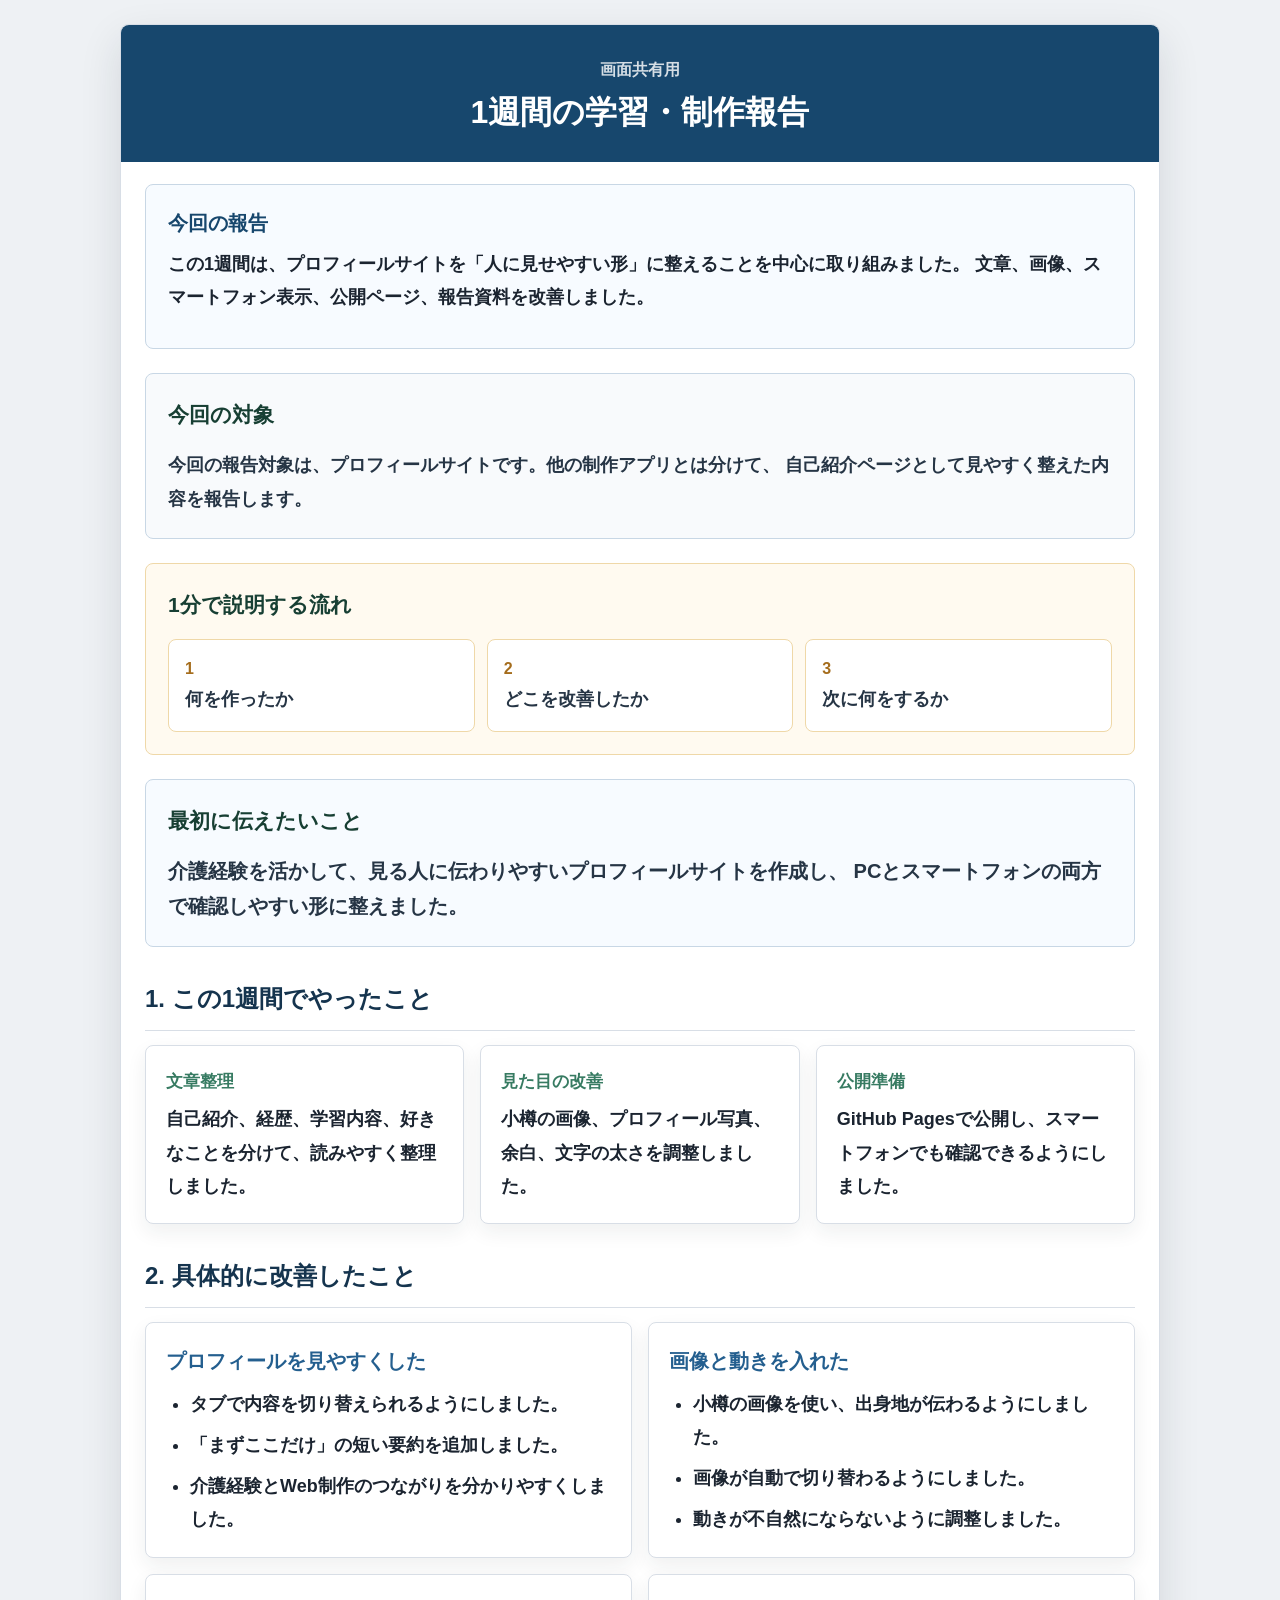
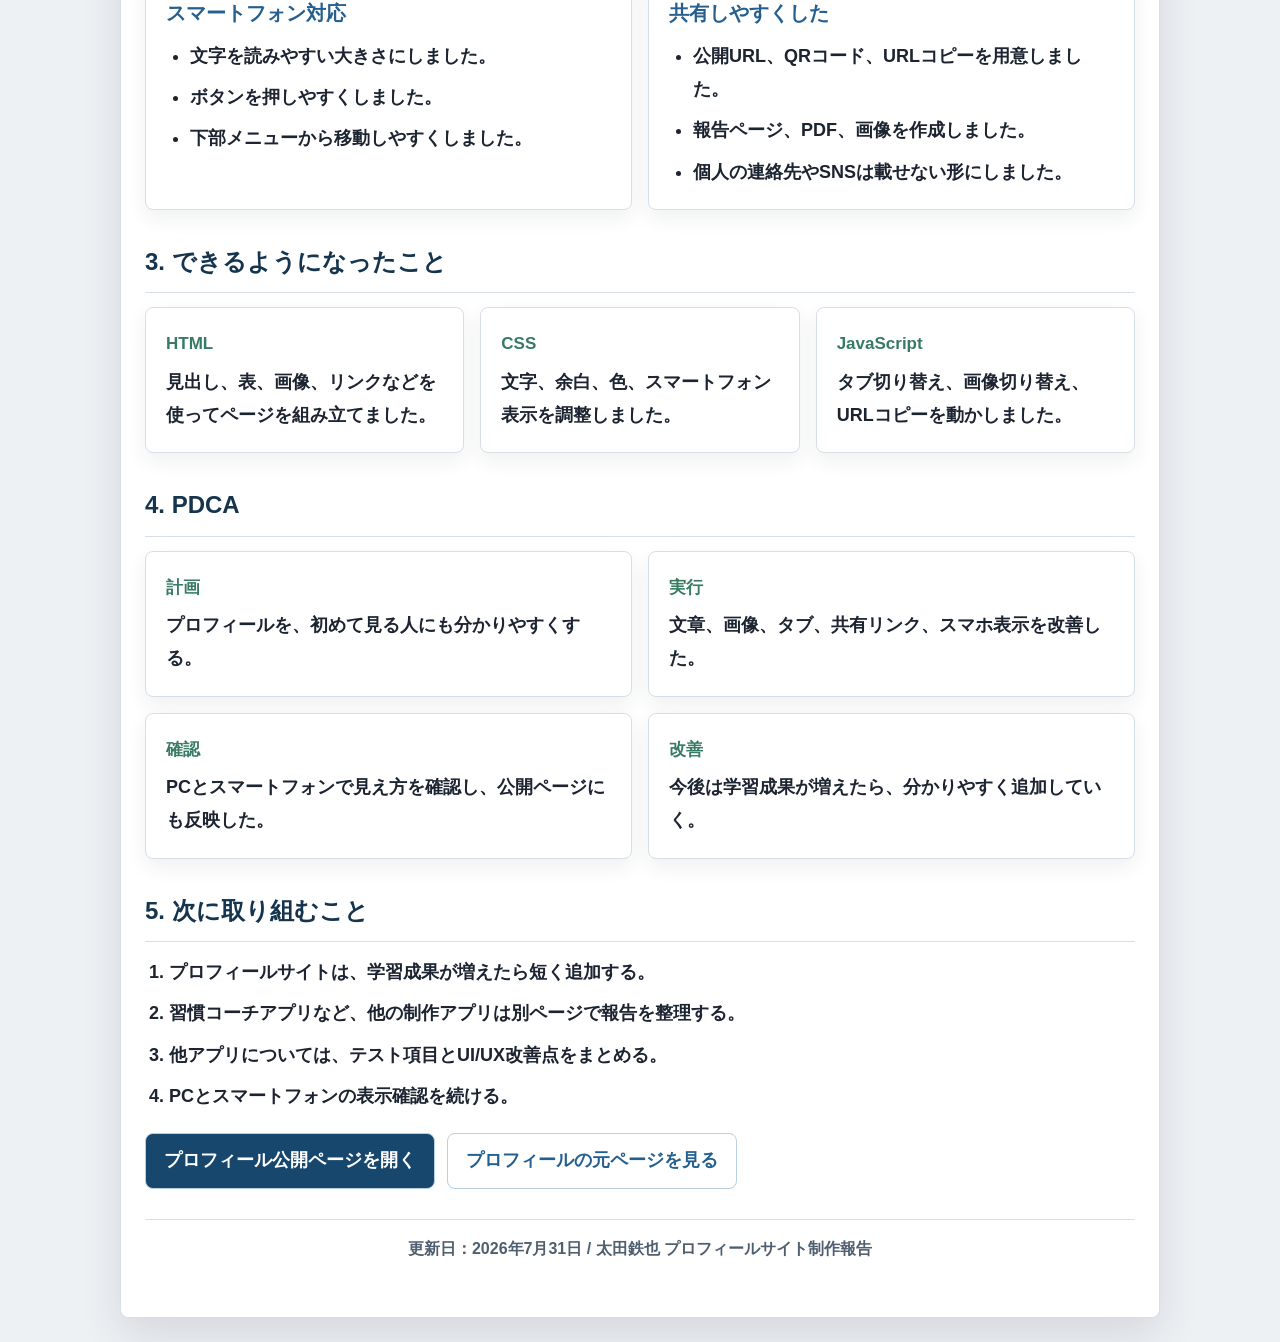
==== commit 3c85364a: "Add presentation guidance and portfolio details" ====
--- a/weekly-report.html
+++ b/weekly-report.html
@@ -96,6 +96,8 @@
       margin-top: 30px;
     }
 
+    .presentation-flow,
+    .target-note,
     .talk-summary,
     .today-summary {
       display: grid;
@@ -107,11 +109,54 @@
       background: #f8fbf9;
     }
 
+    .presentation-flow {
+      border-color: #efd8a8;
+      background: #fffaf0;
+    }
+
+    .presentation-flow ol {
+      display: grid;
+      grid-template-columns: repeat(3, 1fr);
+      gap: 12px;
+      padding: 0;
+      list-style: none;
+    }
+
+    .presentation-flow li {
+      margin: 0;
+      padding: 14px 16px;
+      border: 1px solid #efd8a8;
+      border-radius: 8px;
+      background: #fff;
+      color: #263545;
+      font-weight: 700;
+    }
+
+    .presentation-flow span {
+      display: block;
+      color: #a56d1d;
+      font-size: 16px;
+      font-weight: 700;
+    }
+
+    .target-note {
+      border-color: #c8d7e5;
+      background: #f8fafc;
+    }
+
+    .target-note p {
+      margin: 0;
+      color: #263545;
+      font-weight: 700;
+    }
+
     .talk-summary {
       border-color: #c8d7e5;
       background: #f7fbff;
     }
 
+    .presentation-flow strong,
+    .target-note strong,
     .talk-summary strong,
     .today-summary strong {
       color: #173f33;
@@ -270,12 +315,15 @@
       .summary-grid,
       .pdca-grid,
       .week-grid,
+      .presentation-flow ol,
       .today-summary ul {
         grid-template-columns: 1fr;
       }
 
       .card,
       .lead,
+      .presentation-flow,
+      .target-note,
       .talk-summary,
       .today-summary,
       .talk-box {
@@ -307,6 +355,23 @@
       </p>
     </section>
 
+    <section class="target-note" aria-label="今回の対象">
+      <strong>今回の対象</strong>
+      <p>
+        今回の報告対象は、プロフィールサイトです。他の制作アプリとは分けて、
+        自己紹介ページとして見やすく整えた内容を報告します。
+      </p>
+    </section>
+
+    <section class="presentation-flow" aria-label="1分で説明する流れ">
+      <strong>1分で説明する流れ</strong>
+      <ol>
+        <li><span>1</span>何を作ったか</li>
+        <li><span>2</span>どこを改善したか</li>
+        <li><span>3</span>次に何をするか</li>
+      </ol>
+    </section>
+
     <section class="talk-summary" aria-label="最初に伝えること">
       <strong>最初に伝えたいこと</strong>
       <p>
@@ -414,8 +479,9 @@
     <section class="section" aria-label="今後の改善">
       <h2>5. 次に取り組むこと</h2>
       <ol>
-        <li>他の制作アプリも、テスト項目と改善点を整理する。</li>
-        <li>プロフィールサイトは、学習成果が増えたら追加する。</li>
+        <li>プロフィールサイトは、学習成果が増えたら短く追加する。</li>
+        <li>習慣コーチアプリなど、他の制作アプリは別ページで報告を整理する。</li>
+        <li>他アプリについては、テスト項目とUI/UX改善点をまとめる。</li>
         <li>PCとスマートフォンの表示確認を続ける。</li>
       </ol>
       <div class="links">
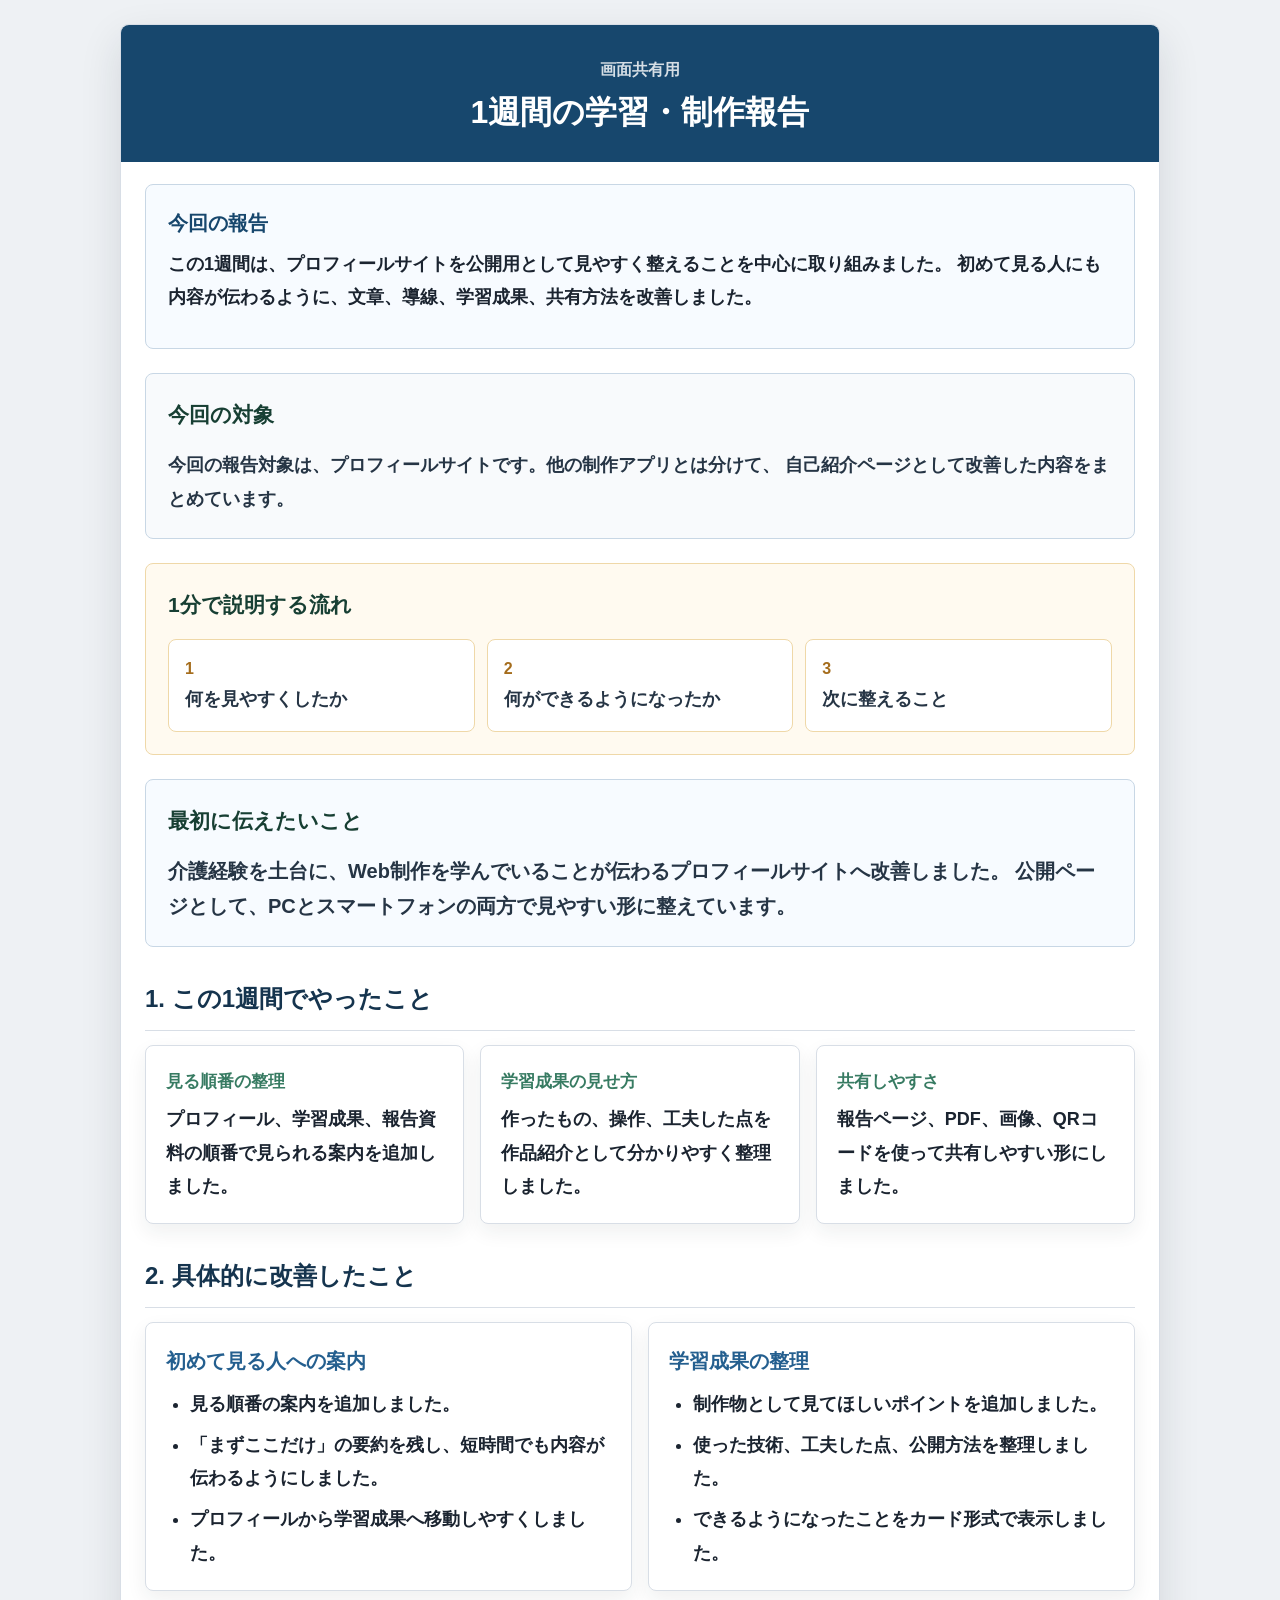
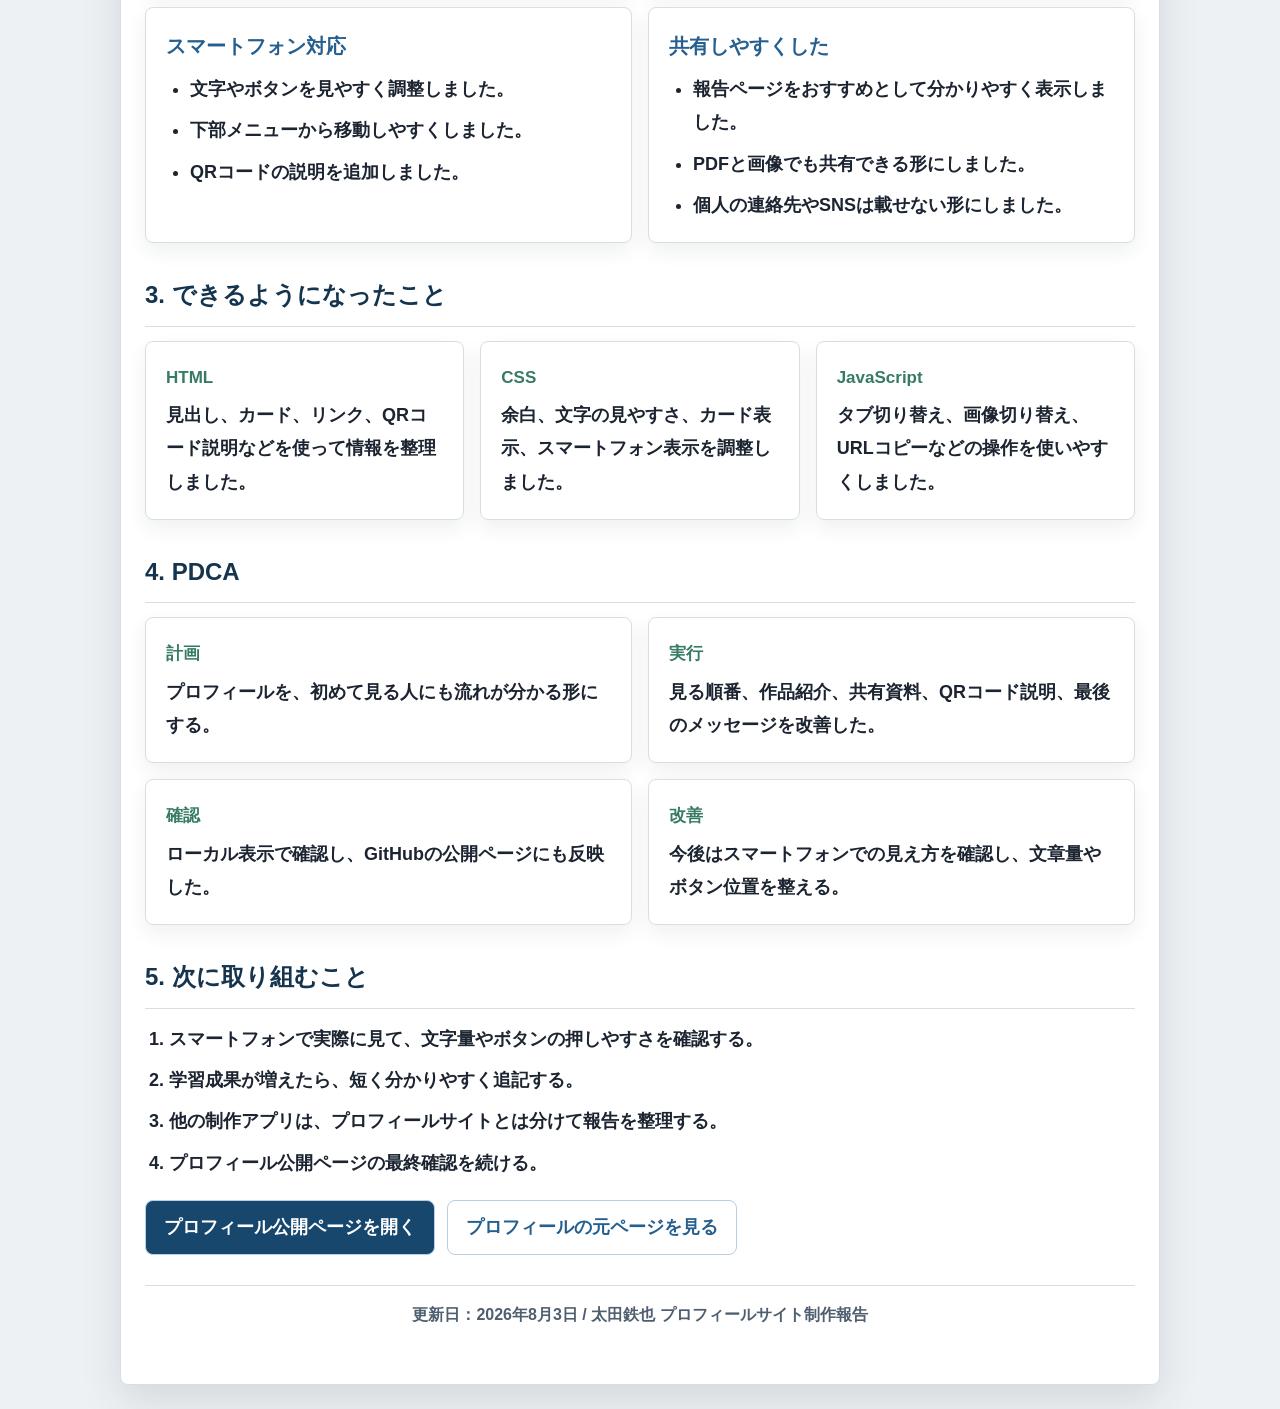
==== commit e762088d: "Update weekly profile report" ====
--- a/weekly-report.html
+++ b/weekly-report.html
@@ -3,7 +3,7 @@
 <head>
   <meta charset="UTF-8">
   <meta name="viewport" content="width=device-width, initial-scale=1.0">
-  <meta name="description" content="太田鉄也のプロフィールサイト制作について、今日のPDCAと1週間の作業内容をまとめた報告ページです。">
+  <meta name="description" content="太田鉄也のプロフィールサイト制作について、この1週間の作業内容をまとめた報告ページです。">
   <title>1週間の学習・制作報告</title>
   <style>
     * {
@@ -350,8 +350,8 @@
     <section class="lead" aria-label="報告の概要">
       <strong>今回の報告</strong>
       <p>
-        この1週間は、プロフィールサイトを「人に見せやすい形」に整えることを中心に取り組みました。
-        文章、画像、スマートフォン表示、公開ページ、報告資料を改善しました。
+        この1週間は、プロフィールサイトを公開用として見やすく整えることを中心に取り組みました。
+        初めて見る人にも内容が伝わるように、文章、導線、学習成果、共有方法を改善しました。
       </p>
     </section>
 
@@ -359,24 +359,24 @@
       <strong>今回の対象</strong>
       <p>
         今回の報告対象は、プロフィールサイトです。他の制作アプリとは分けて、
-        自己紹介ページとして見やすく整えた内容を報告します。
+        自己紹介ページとして改善した内容をまとめています。
       </p>
     </section>
 
     <section class="presentation-flow" aria-label="1分で説明する流れ">
       <strong>1分で説明する流れ</strong>
       <ol>
-        <li><span>1</span>何を作ったか</li>
-        <li><span>2</span>どこを改善したか</li>
-        <li><span>3</span>次に何をするか</li>
+        <li><span>1</span>何を見やすくしたか</li>
+        <li><span>2</span>何ができるようになったか</li>
+        <li><span>3</span>次に整えること</li>
       </ol>
     </section>
 
     <section class="talk-summary" aria-label="最初に伝えること">
       <strong>最初に伝えたいこと</strong>
       <p>
-        介護経験を活かして、見る人に伝わりやすいプロフィールサイトを作成し、
-        PCとスマートフォンの両方で確認しやすい形に整えました。
+        介護経験を土台に、Web制作を学んでいることが伝わるプロフィールサイトへ改善しました。
+        公開ページとして、PCとスマートフォンの両方で見やすい形に整えています。
       </p>
     </section>
 
@@ -384,16 +384,16 @@
       <h2>1. この1週間でやったこと</h2>
       <div class="summary-grid">
         <div class="card">
-          <strong>文章整理</strong>
-          <p>自己紹介、経歴、学習内容、好きなことを分けて、読みやすく整理しました。</p>
-        </div>
-        <div class="card">
-          <strong>見た目の改善</strong>
-          <p>小樽の画像、プロフィール写真、余白、文字の太さを調整しました。</p>
-        </div>
-        <div class="card">
-          <strong>公開準備</strong>
-          <p>GitHub Pagesで公開し、スマートフォンでも確認できるようにしました。</p>
+          <strong>見る順番の整理</strong>
+          <p>プロフィール、学習成果、報告資料の順番で見られる案内を追加しました。</p>
+        </div>
+        <div class="card">
+          <strong>学習成果の見せ方</strong>
+          <p>作ったもの、操作、工夫した点を作品紹介として分かりやすく整理しました。</p>
+        </div>
+        <div class="card">
+          <strong>共有しやすさ</strong>
+          <p>報告ページ、PDF、画像、QRコードを使って共有しやすい形にしました。</p>
         </div>
       </div>
     </section>
@@ -402,34 +402,34 @@
       <h2>2. 具体的に改善したこと</h2>
       <div class="week-grid">
         <div class="card">
-          <h3>プロフィールを見やすくした</h3>
+          <h3>初めて見る人への案内</h3>
           <ul>
-            <li>タブで内容を切り替えられるようにしました。</li>
-            <li>「まずここだけ」の短い要約を追加しました。</li>
-            <li>介護経験とWeb制作のつながりを分かりやすくしました。</li>
+            <li>見る順番の案内を追加しました。</li>
+            <li>「まずここだけ」の要約を残し、短時間でも内容が伝わるようにしました。</li>
+            <li>プロフィールから学習成果へ移動しやすくしました。</li>
           </ul>
         </div>
         <div class="card">
-          <h3>画像と動きを入れた</h3>
+          <h3>学習成果の整理</h3>
           <ul>
-            <li>小樽の画像を使い、出身地が伝わるようにしました。</li>
-            <li>画像が自動で切り替わるようにしました。</li>
-            <li>動きが不自然にならないように調整しました。</li>
+            <li>制作物として見てほしいポイントを追加しました。</li>
+            <li>使った技術、工夫した点、公開方法を整理しました。</li>
+            <li>できるようになったことをカード形式で表示しました。</li>
           </ul>
         </div>
         <div class="card">
           <h3>スマートフォン対応</h3>
           <ul>
-            <li>文字を読みやすい大きさにしました。</li>
-            <li>ボタンを押しやすくしました。</li>
+            <li>文字やボタンを見やすく調整しました。</li>
             <li>下部メニューから移動しやすくしました。</li>
+            <li>QRコードの説明を追加しました。</li>
           </ul>
         </div>
         <div class="card">
           <h3>共有しやすくした</h3>
           <ul>
-            <li>公開URL、QRコード、URLコピーを用意しました。</li>
-            <li>報告ページ、PDF、画像を作成しました。</li>
+            <li>報告ページをおすすめとして分かりやすく表示しました。</li>
+            <li>PDFと画像でも共有できる形にしました。</li>
             <li>個人の連絡先やSNSは載せない形にしました。</li>
           </ul>
         </div>
@@ -441,15 +441,15 @@
       <div class="summary-grid">
         <div class="card">
           <strong>HTML</strong>
-          <p>見出し、表、画像、リンクなどを使ってページを組み立てました。</p>
+          <p>見出し、カード、リンク、QRコード説明などを使って情報を整理しました。</p>
         </div>
         <div class="card">
           <strong>CSS</strong>
-          <p>文字、余白、色、スマートフォン表示を調整しました。</p>
+          <p>余白、文字の見やすさ、カード表示、スマートフォン表示を調整しました。</p>
         </div>
         <div class="card">
           <strong>JavaScript</strong>
-          <p>タブ切り替え、画像切り替え、URLコピーを動かしました。</p>
+          <p>タブ切り替え、画像切り替え、URLコピーなどの操作を使いやすくしました。</p>
         </div>
       </div>
     </section>
@@ -459,19 +459,19 @@
       <div class="pdca-grid">
         <div class="card">
           <strong>計画</strong>
-          <p>プロフィールを、初めて見る人にも分かりやすくする。</p>
+          <p>プロフィールを、初めて見る人にも流れが分かる形にする。</p>
         </div>
         <div class="card">
           <strong>実行</strong>
-          <p>文章、画像、タブ、共有リンク、スマホ表示を改善した。</p>
+          <p>見る順番、作品紹介、共有資料、QRコード説明、最後のメッセージを改善した。</p>
         </div>
         <div class="card">
           <strong>確認</strong>
-          <p>PCとスマートフォンで見え方を確認し、公開ページにも反映した。</p>
+          <p>ローカル表示で確認し、GitHubの公開ページにも反映した。</p>
         </div>
         <div class="card">
           <strong>改善</strong>
-          <p>今後は学習成果が増えたら、分かりやすく追加していく。</p>
+          <p>今後はスマートフォンでの見え方を確認し、文章量やボタン位置を整える。</p>
         </div>
       </div>
     </section>
@@ -479,10 +479,10 @@
     <section class="section" aria-label="今後の改善">
       <h2>5. 次に取り組むこと</h2>
       <ol>
-        <li>プロフィールサイトは、学習成果が増えたら短く追加する。</li>
-        <li>習慣コーチアプリなど、他の制作アプリは別ページで報告を整理する。</li>
-        <li>他アプリについては、テスト項目とUI/UX改善点をまとめる。</li>
-        <li>PCとスマートフォンの表示確認を続ける。</li>
+        <li>スマートフォンで実際に見て、文字量やボタンの押しやすさを確認する。</li>
+        <li>学習成果が増えたら、短く分かりやすく追記する。</li>
+        <li>他の制作アプリは、プロフィールサイトとは分けて報告を整理する。</li>
+        <li>プロフィール公開ページの最終確認を続ける。</li>
       </ol>
       <div class="links">
         <a href="https://tetu5473.github.io/profile/" target="_blank" rel="noopener noreferrer">プロフィール公開ページを開く</a>
@@ -491,7 +491,7 @@
     </section>
 
     <footer>
-      <p>更新日：2026年7月31日 / 太田鉄也 プロフィールサイト制作報告</p>
+      <p>更新日：2026年8月3日 / 太田鉄也 プロフィールサイト制作報告</p>
     </footer>
   </main>
 </body>
